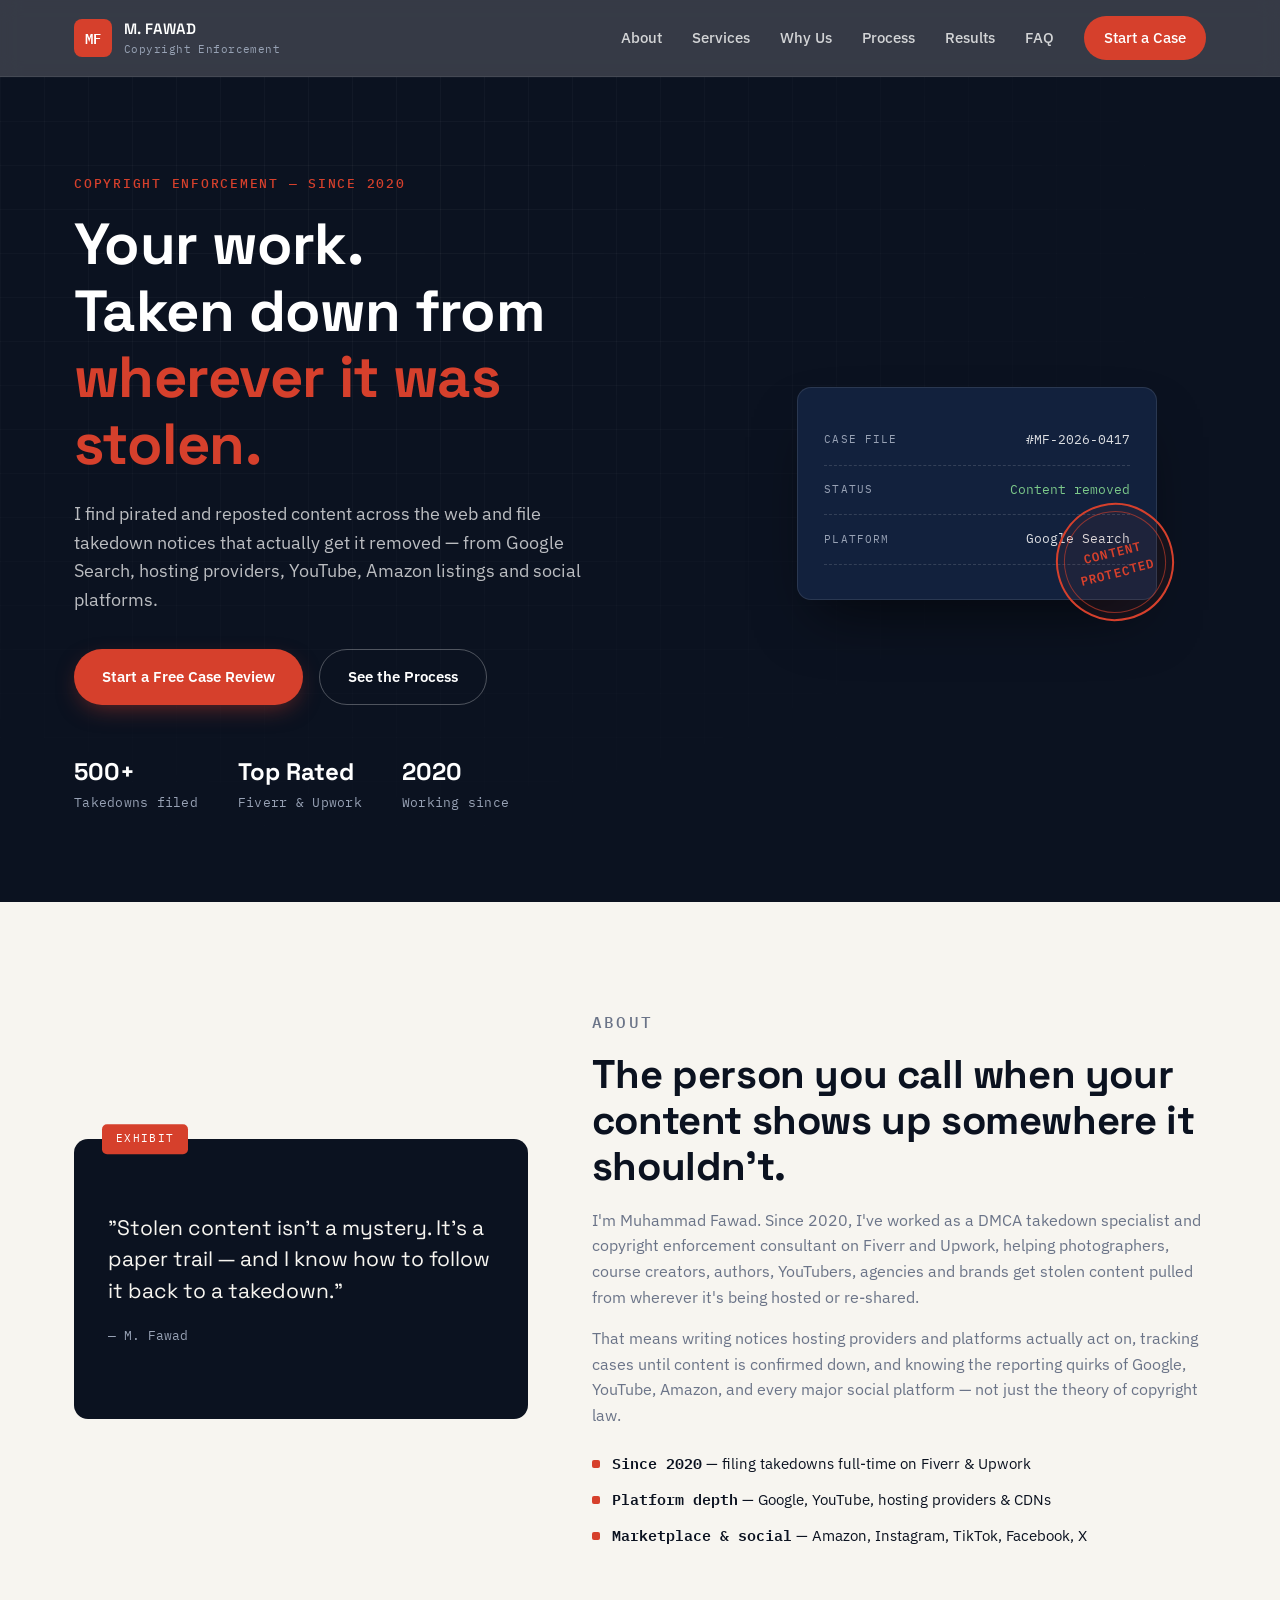
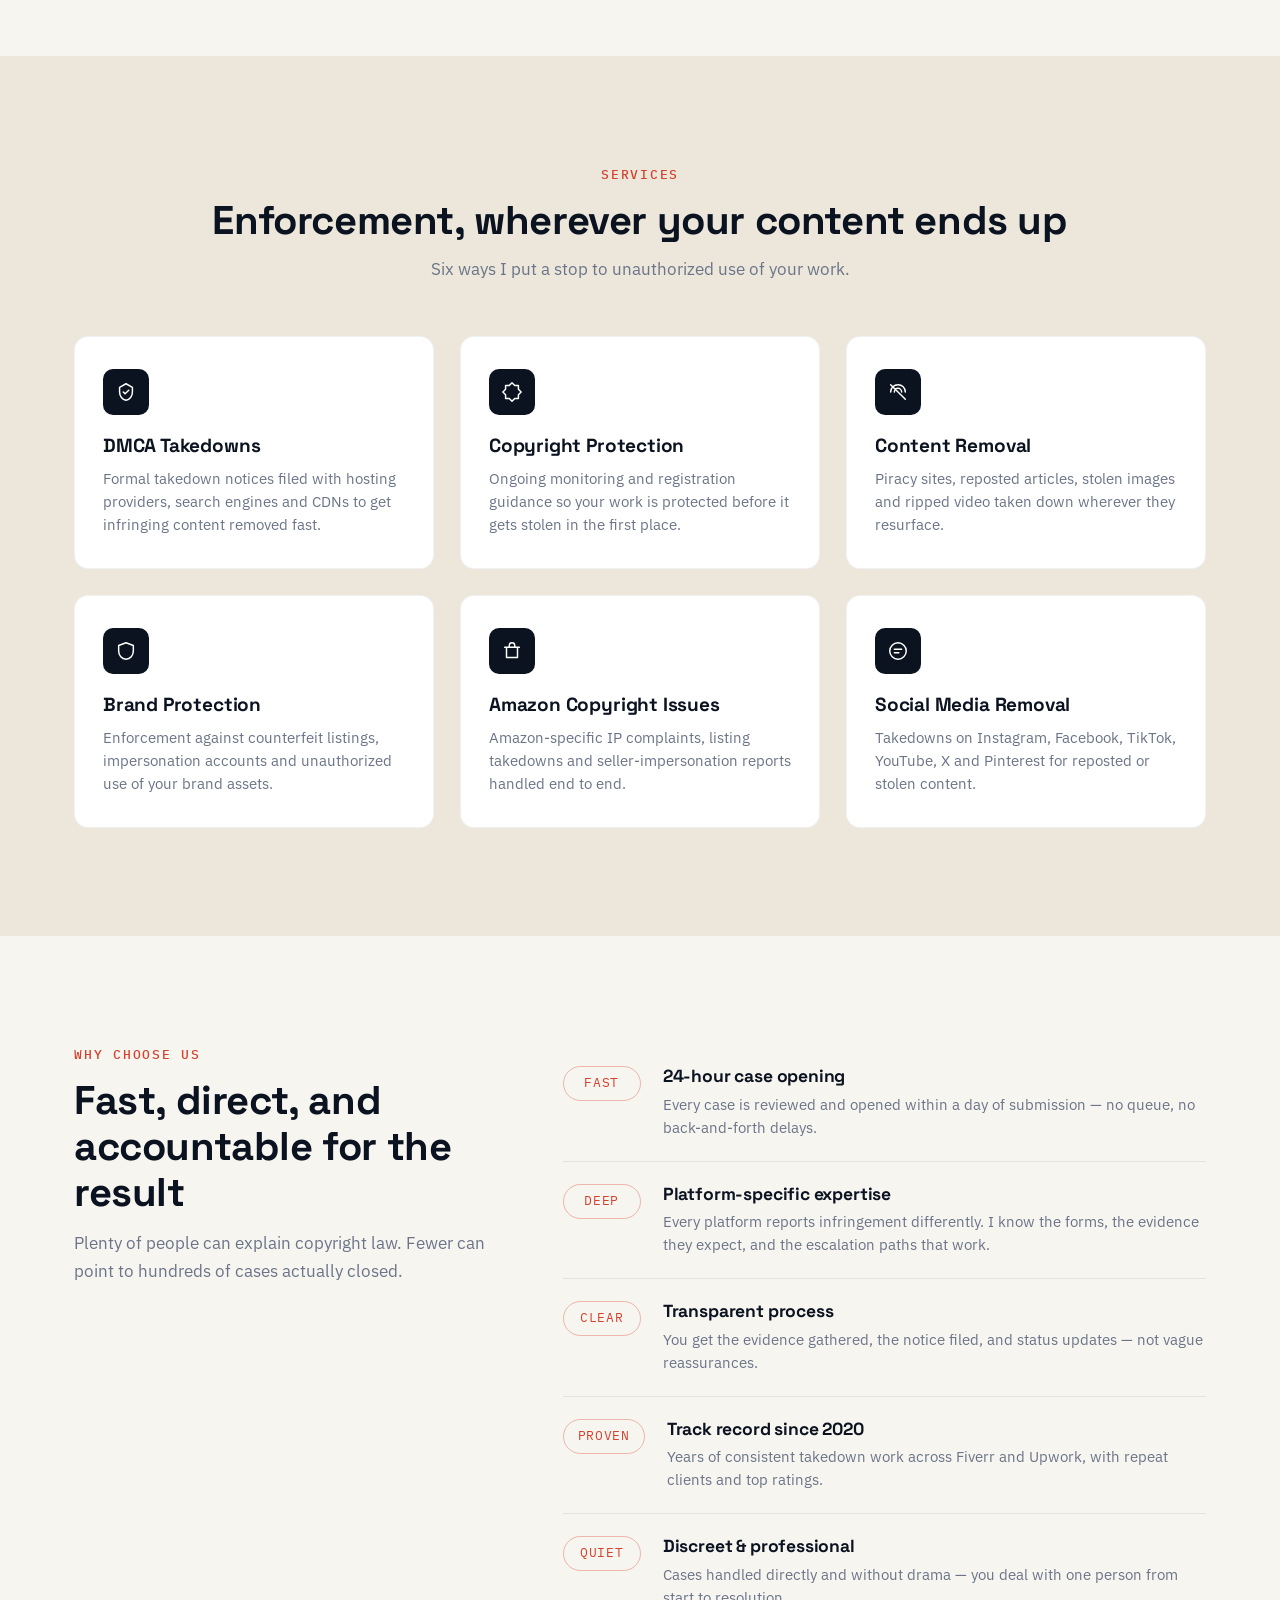
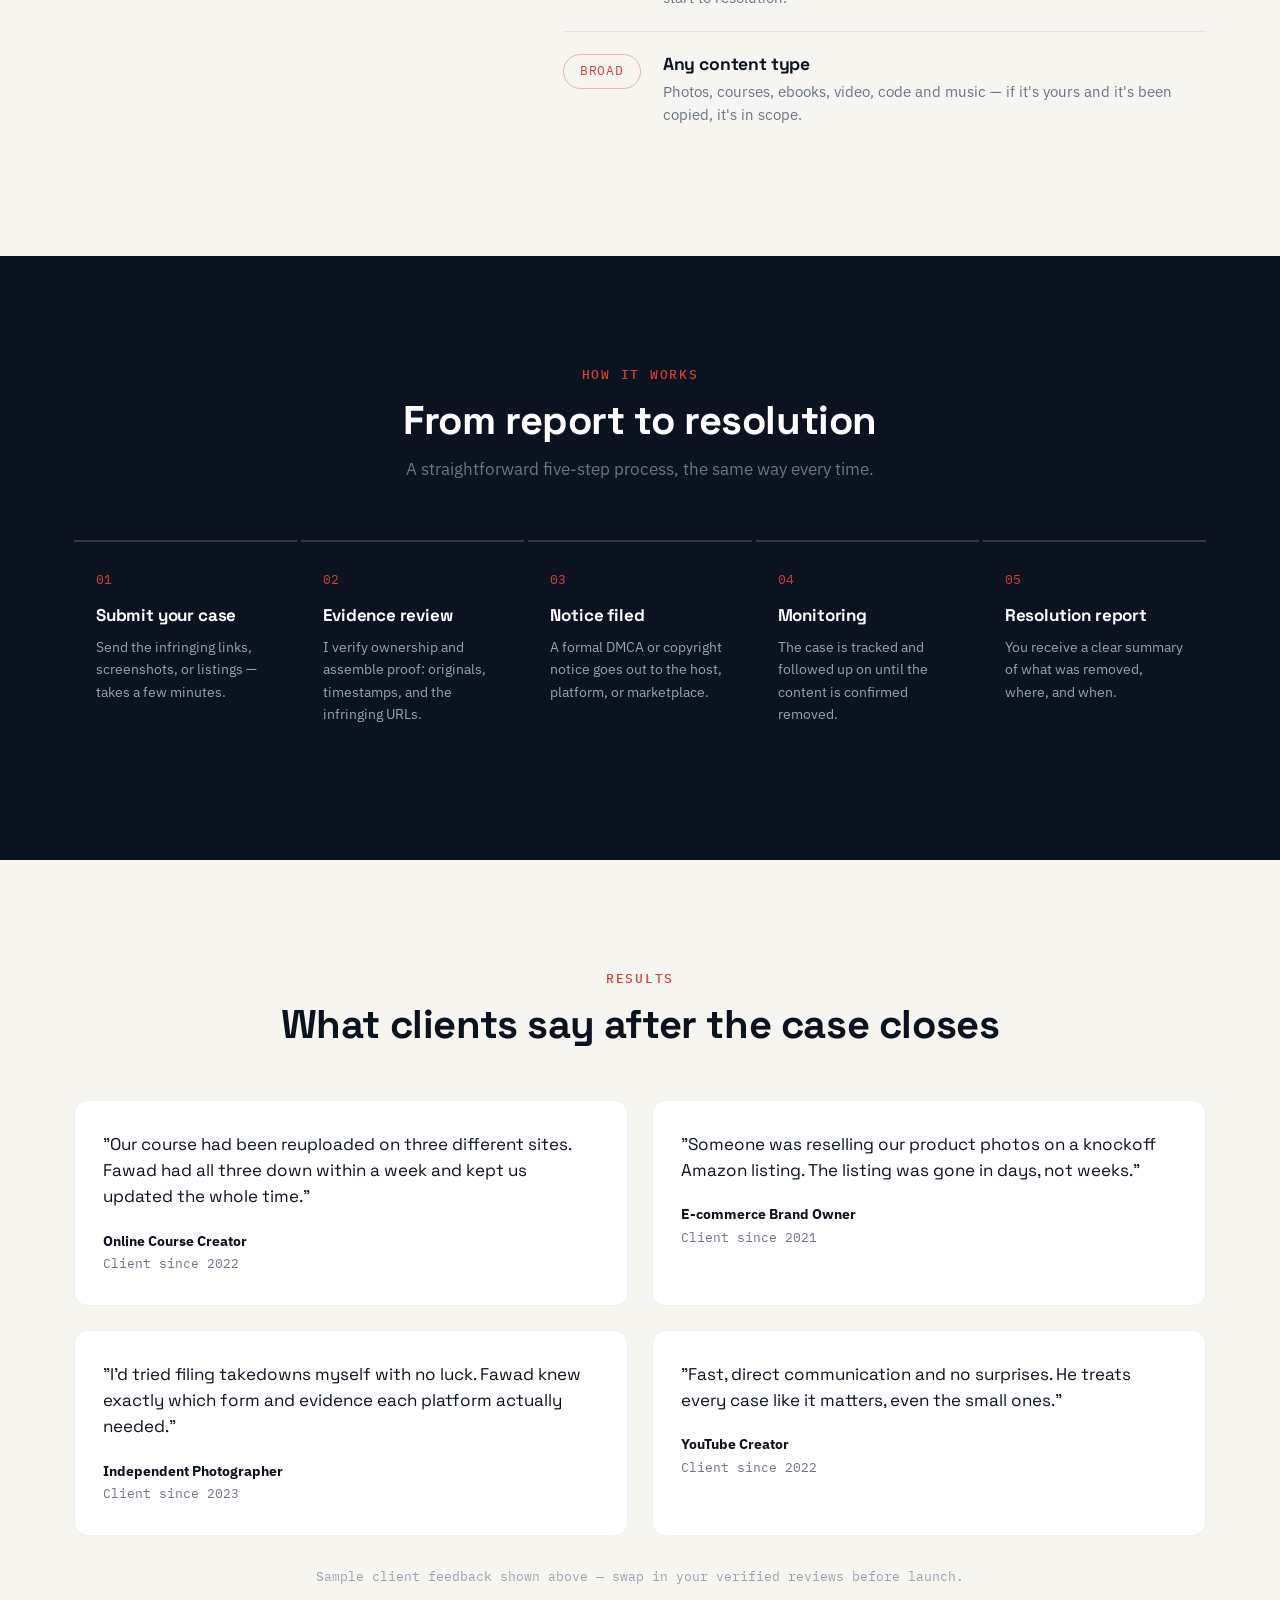
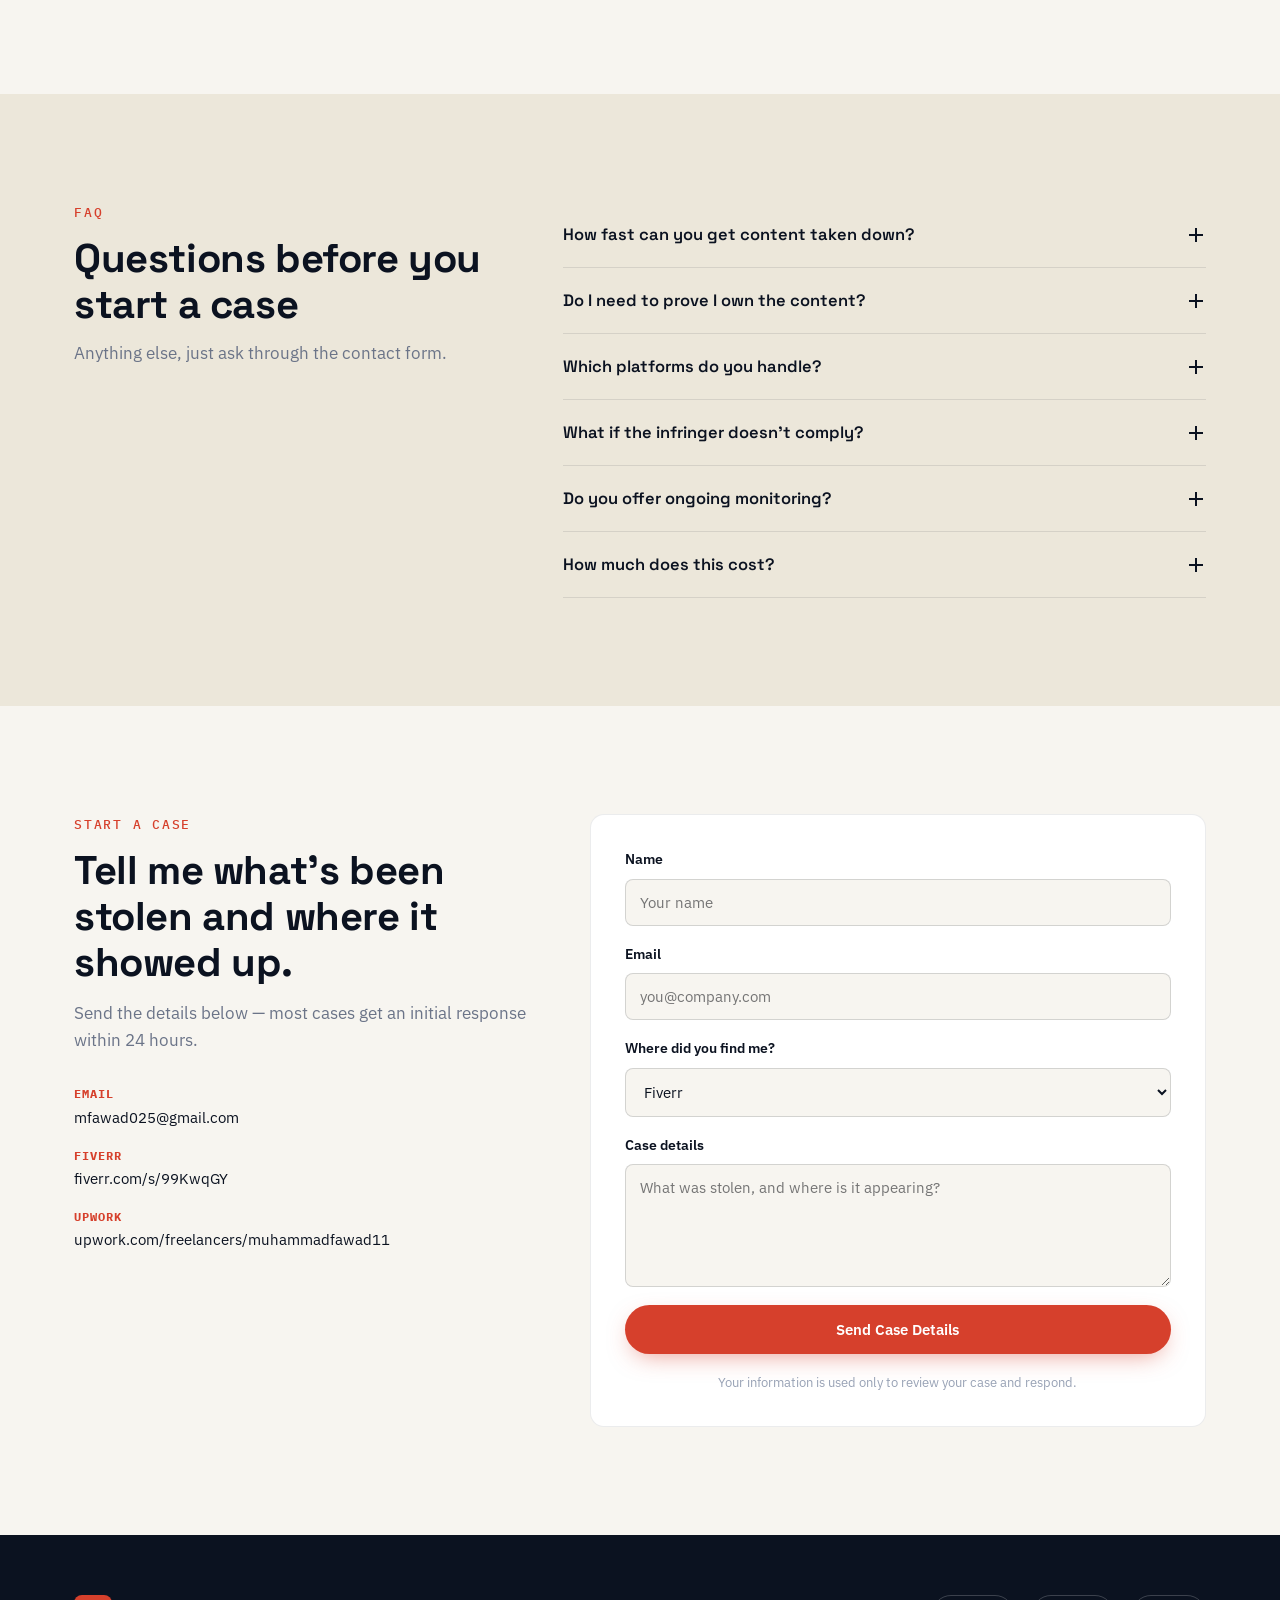
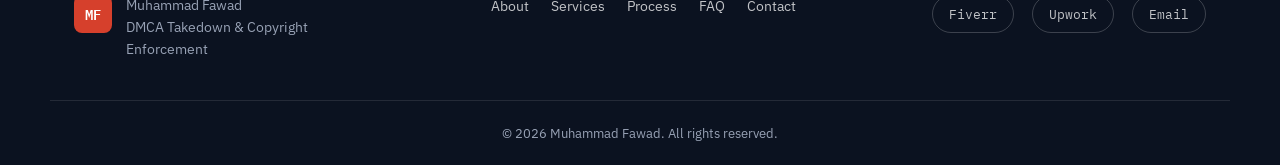
==== index.html @ 6a8e898b "Rename index-1.html to index.html" ====
<!DOCTYPE html>
<html lang="en">
<head>
<meta charset="UTF-8">
<meta name="viewport" content="width=device-width, initial-scale=1.0">
<title>Muhammad Fawad — DMCA Takedown & Copyright Enforcement</title>
<meta name="description" content="DMCA takedown and copyright enforcement services since 2020. Content removal, brand protection, Amazon copyright issues and social media takedowns handled fast.">
<meta name="keywords" content="DMCA takedown, copyright enforcement, content removal, brand protection, Amazon copyright, social media takedown">
<meta name="author" content="Muhammad Fawad">

<meta property="og:title" content="Muhammad Fawad — DMCA Takedown & Copyright Enforcement">
<meta property="og:description" content="Stolen content, removed. DMCA takedowns and copyright enforcement since 2020.">
<meta property="og:type" content="website">

<link rel="preconnect" href="https://fonts.googleapis.com">
<link rel="preconnect" href="https://fonts.gstatic.com" crossorigin>
<link href="https://fonts.googleapis.com/css2?family=Space+Grotesk:wght@500;600;700&family=IBM+Plex+Sans:wght@400;500;600;700&family=IBM+Plex+Mono:wght@400;500&display=swap" rel="stylesheet">

<link rel="stylesheet" href="css/style.css">
</head>
<body>

<!-- ============ NAV ============ -->
<header class="site-header" id="header">
  <div class="container header-inner">
    <a href="#hero" class="logo">
      <span class="logo-mark">MF</span>
      <span class="logo-text">M. FAWAD<em>Copyright Enforcement</em></span>
    </a>

    <nav class="main-nav" id="main-nav">
      <a href="#about">About</a>
      <a href="#services">Services</a>
      <a href="#why">Why Us</a>
      <a href="#process">Process</a>
      <a href="#testimonials">Results</a>
      <a href="#faq">FAQ</a>
      <a href="#contact" class="nav-cta">Start a Case</a>
    </nav>

    <button class="nav-toggle" id="nav-toggle" aria-label="Toggle menu" aria-expanded="false">
      <span></span><span></span><span></span>
    </button>
  </div>
</header>

<!-- ============ HERO ============ -->
<section class="hero" id="hero">
  <div class="hero-grid"></div>
  <div class="container hero-inner">
    <div class="hero-copy">
      <p class="eyebrow">Copyright Enforcement — Since 2020</p>
      <h1>Your work.<br>Taken down from<br><span class="hero-highlight">wherever it was stolen.</span></h1>
      <p class="hero-sub">I find pirated and reposted content across the web and file takedown notices that actually get it removed — from Google Search, hosting providers, YouTube, Amazon listings and social platforms.</p>
      <div class="hero-actions">
        <a href="#contact" class="btn btn-primary">Start a Free Case Review</a>
        <a href="#process" class="btn btn-ghost">See the Process</a>
      </div>
      <dl class="hero-stats">
        <div><dt>500+</dt><dd>Takedowns filed</dd></div>
        <div><dt>Top Rated</dt><dd>Fiverr &amp; Upwork</dd></div>
        <div><dt>2020</dt><dd>Working since</dd></div>
      </dl>
    </div>

    <div class="hero-visual" aria-hidden="true">
      <div class="case-card">
        <div class="case-card-row">
          <span class="case-label">CASE FILE</span>
          <span class="case-mono">#MF-2026-0417</span>
        </div>
        <div class="case-card-row">
          <span class="case-label">STATUS</span>
          <span class="case-status">Content removed</span>
        </div>
        <div class="case-card-row">
          <span class="case-label">PLATFORM</span>
          <span class="case-mono">Google Search</span>
        </div>
        <div class="stamp">
          <span>Content<br>Protected</span>
        </div>
      </div>
    </div>
  </div>
</section>

<!-- ============ ABOUT ============ -->
<section class="about" id="about">
  <div class="container about-grid">
    <div class="about-media" aria-hidden="true">
      <div class="dossier">
        <span class="dossier-tab">EXHIBIT</span>
        <p class="dossier-line">"Stolen content isn't a mystery. It's a paper trail — and I know how to follow it back to a takedown."</p>
        <span class="dossier-sign">— M. Fawad</span>
      </div>
    </div>
    <div class="about-copy">
      <p class="eyebrow">About</p>
      <h2>The person you call when your content shows up somewhere it shouldn't.</h2>
      <p>I'm Muhammad Fawad. Since 2020, I've worked as a DMCA takedown specialist and copyright enforcement consultant on Fiverr and Upwork, helping photographers, course creators, authors, YouTubers, agencies and brands get stolen content pulled from wherever it's being hosted or re-shared.</p>
      <p>That means writing notices hosting providers and platforms actually act on, tracking cases until content is confirmed down, and knowing the reporting quirks of Google, YouTube, Amazon, and every major social platform — not just the theory of copyright law.</p>
      <ul class="about-facts">
        <li><strong>Since 2020</strong> — filing takedowns full-time on Fiverr &amp; Upwork</li>
        <li><strong>Platform depth</strong> — Google, YouTube, hosting providers &amp; CDNs</li>
        <li><strong>Marketplace &amp; social</strong> — Amazon, Instagram, TikTok, Facebook, X</li>
      </ul>
    </div>
  </div>
</section>

<!-- ============ SERVICES ============ -->
<section class="services" id="services">
  <div class="container">
    <p class="eyebrow center">Services</p>
    <h2 class="center">Enforcement, wherever your content ends up</h2>
    <p class="section-sub center">Six ways I put a stop to unauthorized use of your work.</p>

    <div class="service-grid">

      <article class="service-card">
        <div class="service-icon">
          <svg viewBox="0 0 24 24" fill="none"><path d="M9 12l2 2 4-4M12 3l7 4v5c0 4.5-3 8.5-7 9-4-.5-7-4.5-7-9V7l7-4z" stroke="currentColor" stroke-width="1.6" stroke-linecap="round" stroke-linejoin="round"/></svg>
        </div>
        <h3>DMCA Takedowns</h3>
        <p>Formal takedown notices filed with hosting providers, search engines and CDNs to get infringing content removed fast.</p>
        <span class="service-stamp">Removed</span>
      </article>

      <article class="service-card">
        <div class="service-icon">
          <svg viewBox="0 0 24 24" fill="none"><path d="M12 2l3 3h4v4l3 3-3 3v4h-4l-3 3-3-3H5v-4l-3-3 3-3V5h4l3-3z" stroke="currentColor" stroke-width="1.6" stroke-linejoin="round"/></svg>
        </div>
        <h3>Copyright Protection</h3>
        <p>Ongoing monitoring and registration guidance so your work is protected before it gets stolen in the first place.</p>
        <span class="service-stamp">Removed</span>
      </article>

      <article class="service-card">
        <div class="service-icon">
          <svg viewBox="0 0 24 24" fill="none"><path d="M4 4l16 16M4 12a8 8 0 0116 0M8 12a4 4 0 018 0" stroke="currentColor" stroke-width="1.6" stroke-linecap="round"/></svg>
        </div>
        <h3>Content Removal</h3>
        <p>Piracy sites, reposted articles, stolen images and ripped video taken down wherever they resurface.</p>
        <span class="service-stamp">Removed</span>
      </article>

      <article class="service-card">
        <div class="service-icon">
          <svg viewBox="0 0 24 24" fill="none"><path d="M12 3l8 3v6c0 4.97-3.4 8.94-8 9-4.6-.06-8-4.03-8-9V6l8-3z" stroke="currentColor" stroke-width="1.6" stroke-linejoin="round"/></svg>
        </div>
        <h3>Brand Protection</h3>
        <p>Enforcement against counterfeit listings, impersonation accounts and unauthorized use of your brand assets.</p>
        <span class="service-stamp">Removed</span>
      </article>

      <article class="service-card">
        <div class="service-icon">
          <svg viewBox="0 0 24 24" fill="none"><path d="M4 8h16M6 8v11h12V8M9 8V6a3 3 0 016 0v2" stroke="currentColor" stroke-width="1.6" stroke-linecap="round" stroke-linejoin="round"/></svg>
        </div>
        <h3>Amazon Copyright Issues</h3>
        <p>Amazon-specific IP complaints, listing takedowns and seller-impersonation reports handled end to end.</p>
        <span class="service-stamp">Removed</span>
      </article>

      <article class="service-card">
        <div class="service-icon">
          <svg viewBox="0 0 24 24" fill="none"><circle cx="12" cy="12" r="9" stroke="currentColor" stroke-width="1.6"/><path d="M8 10h8M8 14h5" stroke="currentColor" stroke-width="1.6" stroke-linecap="round"/></svg>
        </div>
        <h3>Social Media Removal</h3>
        <p>Takedowns on Instagram, Facebook, TikTok, YouTube, X and Pinterest for reposted or stolen content.</p>
        <span class="service-stamp">Removed</span>
      </article>

    </div>
  </div>
</section>

<!-- ============ WHY CHOOSE US ============ -->
<section class="why" id="why">
  <div class="container why-grid">
    <div class="why-copy">
      <p class="eyebrow">Why Choose Us</p>
      <h2>Fast, direct, and accountable for the result</h2>
      <p class="section-sub">Plenty of people can explain copyright law. Fewer can point to hundreds of cases actually closed.</p>
    </div>

    <div class="why-list">
      <div class="why-item">
        <span class="why-num">Fast</span>
        <div><h3>24-hour case opening</h3><p>Every case is reviewed and opened within a day of submission — no queue, no back-and-forth delays.</p></div>
      </div>
      <div class="why-item">
        <span class="why-num">Deep</span>
        <div><h3>Platform-specific expertise</h3><p>Every platform reports infringement differently. I know the forms, the evidence they expect, and the escalation paths that work.</p></div>
      </div>
      <div class="why-item">
        <span class="why-num">Clear</span>
        <div><h3>Transparent process</h3><p>You get the evidence gathered, the notice filed, and status updates — not vague reassurances.</p></div>
      </div>
      <div class="why-item">
        <span class="why-num">Proven</span>
        <div><h3>Track record since 2020</h3><p>Years of consistent takedown work across Fiverr and Upwork, with repeat clients and top ratings.</p></div>
      </div>
      <div class="why-item">
        <span class="why-num">Quiet</span>
        <div><h3>Discreet &amp; professional</h3><p>Cases handled directly and without drama — you deal with one person from start to resolution.</p></div>
      </div>
      <div class="why-item">
        <span class="why-num">Broad</span>
        <div><h3>Any content type</h3><p>Photos, courses, ebooks, video, code and music — if it's yours and it's been copied, it's in scope.</p></div>
      </div>
    </div>
  </div>
</section>

<!-- ============ PROCESS ============ -->
<section class="process" id="process">
  <div class="container">
    <p class="eyebrow center">How It Works</p>
    <h2 class="center">From report to resolution</h2>
    <p class="section-sub center">A straightforward five-step process, the same way every time.</p>

    <ol class="process-list">
      <li class="process-step">
        <span class="process-index">01</span>
        <h3>Submit your case</h3>
        <p>Send the infringing links, screenshots, or listings — takes a few minutes.</p>
      </li>
      <li class="process-step">
        <span class="process-index">02</span>
        <h3>Evidence review</h3>
        <p>I verify ownership and assemble proof: originals, timestamps, and the infringing URLs.</p>
      </li>
      <li class="process-step">
        <span class="process-index">03</span>
        <h3>Notice filed</h3>
        <p>A formal DMCA or copyright notice goes out to the host, platform, or marketplace.</p>
      </li>
      <li class="process-step">
        <span class="process-index">04</span>
        <h3>Monitoring</h3>
        <p>The case is tracked and followed up on until the content is confirmed removed.</p>
      </li>
      <li class="process-step">
        <span class="process-index">05</span>
        <h3>Resolution report</h3>
        <p>You receive a clear summary of what was removed, where, and when.</p>
      </li>
    </ol>
  </div>
</section>

<!-- ============ TESTIMONIALS ============ -->
<section class="testimonials" id="testimonials">
  <div class="container">
    <p class="eyebrow center">Results</p>
    <h2 class="center">What clients say after the case closes</h2>

    <div class="testimonial-grid">
      <blockquote class="testimonial-card">
        <p>"Our course had been reuploaded on three different sites. Fawad had all three down within a week and kept us updated the whole time."</p>
        <footer><strong>Online Course Creator</strong><span>Client since 2022</span></footer>
      </blockquote>
      <blockquote class="testimonial-card">
        <p>"Someone was reselling our product photos on a knockoff Amazon listing. The listing was gone in days, not weeks."</p>
        <footer><strong>E-commerce Brand Owner</strong><span>Client since 2021</span></footer>
      </blockquote>
      <blockquote class="testimonial-card">
        <p>"I'd tried filing takedowns myself with no luck. Fawad knew exactly which form and evidence each platform actually needed."</p>
        <footer><strong>Independent Photographer</strong><span>Client since 2023</span></footer>
      </blockquote>
      <blockquote class="testimonial-card">
        <p>"Fast, direct communication and no surprises. He treats every case like it matters, even the small ones."</p>
        <footer><strong>YouTube Creator</strong><span>Client since 2022</span></footer>
      </blockquote>
    </div>
    <p class="testimonial-note">Sample client feedback shown above — swap in your verified reviews before launch.</p>
  </div>
</section>

<!-- ============ FAQ ============ -->
<section class="faq" id="faq">
  <div class="container faq-grid">
    <div class="faq-intro">
      <p class="eyebrow">FAQ</p>
      <h2>Questions before you start a case</h2>
      <p class="section-sub">Anything else, just ask through the contact form.</p>
    </div>

    <div class="faq-list">
      <div class="faq-item">
        <button class="faq-question" aria-expanded="false">
          How fast can you get content taken down?
          <span class="faq-icon"></span>
        </button>
        <div class="faq-answer"><p>Most cases are opened within 24 hours of submission. Actual removal timing depends on the platform — some act within days, others take longer, and I follow up until it's resolved.</p></div>
      </div>
      <div class="faq-item">
        <button class="faq-question" aria-expanded="false">
          Do I need to prove I own the content?
          <span class="faq-icon"></span>
        </button>
        <div class="faq-answer"><p>Yes — a DMCA notice requires a good-faith ownership claim. I'll tell you exactly what proof works best for your situation, whether that's original files, timestamps, or publication records.</p></div>
      </div>
      <div class="faq-item">
        <button class="faq-question" aria-expanded="false">
          Which platforms do you handle?
          <span class="faq-icon"></span>
        </button>
        <div class="faq-answer"><p>Google Search, YouTube, hosting providers and CDNs, Amazon, and the major social platforms including Instagram, Facebook, TikTok, X and Pinterest.</p></div>
      </div>
      <div class="faq-item">
        <button class="faq-question" aria-expanded="false">
          What if the infringer doesn't comply?
          <span class="faq-icon"></span>
        </button>
        <div class="faq-answer"><p>Most cases are resolved directly with the host or platform, not the infringer. If a notice is ignored, I escalate through re-filing, counter-platform reports, or an additional notice to the domain registrar or CDN.</p></div>
      </div>
      <div class="faq-item">
        <button class="faq-question" aria-expanded="false">
          Do you offer ongoing monitoring?
          <span class="faq-icon"></span>
        </button>
        <div class="faq-answer"><p>Yes. For clients who publish regularly, I can monitor for new instances of stolen content and file takedowns as they appear, rather than one case at a time.</p></div>
      </div>
      <div class="faq-item">
        <button class="faq-question" aria-expanded="false">
          How much does this cost?
          <span class="faq-icon"></span>
        </button>
        <div class="faq-answer"><p>Pricing depends on case volume and whether it's a one-off takedown or ongoing monitoring. Send the details through the contact form and you'll get a clear quote.</p></div>
      </div>
    </div>
  </div>
</section>

<!-- ============ CONTACT ============ -->
<section class="contact" id="contact">
  <div class="container contact-grid">
    <div class="contact-copy">
      <p class="eyebrow">Start a Case</p>
      <h2>Tell me what's been stolen and where it showed up.</h2>
      <p class="section-sub">Send the details below — most cases get an initial response within 24 hours.</p>

      <ul class="contact-info">
        <li><strong>Email</strong><span>mfawad025@gmail.com</span></li>
        <li><strong>Fiverr</strong><span><a href="https://www.fiverr.com/s/99KwqGY" target="_blank" rel="noopener">fiverr.com/s/99KwqGY</a></span></li>
        <li><strong>Upwork</strong><span><a href="https://www.upwork.com/freelancers/muhammadfawad11" target="_blank" rel="noopener">upwork.com/freelancers/muhammadfawad11</a></span></li>
      </ul>
    </div>

    <form class="contact-form" id="contact-form" action="https://formsubmit.co/mfawad025@gmail.com" method="POST">
      <input type="hidden" name="_subject" value="New DMCA case inquiry">
      <input type="hidden" name="_captcha" value="false">
      <input type="hidden" name="_template" value="table">

      <label>
        Name
        <input type="text" name="name" required placeholder="Your name">
      </label>
      <label>
        Email
        <input type="email" name="email" required placeholder="you@company.com">
      </label>
      <label>
        Where did you find me?
        <select name="platform">
          <option>Fiverr</option>
          <option>Upwork</option>
          <option>Website / Search</option>
          <option>Referral</option>
          <option>Other</option>
        </select>
      </label>
      <label>
        Case details
        <textarea name="message" rows="5" required placeholder="What was stolen, and where is it appearing?"></textarea>
      </label>
      <button type="submit" class="btn btn-primary btn-block">Send Case Details</button>
      <p class="form-note">Your information is used only to review your case and respond.</p>
    </form>
  </div>
</section>

<!-- ============ FOOTER ============ -->
<footer class="site-footer">
  <div class="container footer-inner">
    <div class="footer-brand">
      <span class="logo-mark">MF</span>
      <p>Muhammad Fawad<br>DMCA Takedown &amp; Copyright Enforcement</p>
    </div>

    <nav class="footer-links">
      <a href="#about">About</a>
      <a href="#services">Services</a>
      <a href="#process">Process</a>
      <a href="#faq">FAQ</a>
      <a href="#contact">Contact</a>
    </nav>

    <div class="footer-social">
      <a href="https://www.fiverr.com/s/99KwqGY" aria-label="Fiverr" target="_blank" rel="noopener">Fiverr</a>
      <a href="https://www.upwork.com/freelancers/muhammadfawad11" aria-label="Upwork" target="_blank" rel="noopener">Upwork</a>
      <a href="mailto:mfawad025@gmail.com" aria-label="Email">Email</a>
    </div>
  </div>
  <div class="container footer-bottom">
    <p>&copy; <span id="year"></span> Muhammad Fawad. All rights reserved.</p>
  </div>
</footer>

<script src="js/script.js"></script>
</body>
</html>
---- css/style.css ----
/* ==========================================================================
   TOKENS
   ========================================================================== */
:root{
  --ink: #0B1220;
  --ink-soft: #101C33;
  --panel: #12213D;
  --paper: #F7F5F0;
  --paper-dim: #ECE7DA;
  --red: #D6402C;
  --red-dark: #A9301F;
  --steel: #4C7EB0;
  --slate: #6B7488;
  --slate-light: #98A2B5;
  --white: #FFFFFF;

  --font-display: 'Space Grotesk', sans-serif;
  --font-body: 'IBM Plex Sans', sans-serif;
  --font-mono: 'IBM Plex Mono', monospace;

  --radius: 14px;
  --radius-sm: 8px;
  --container: 1180px;
  --ease: cubic-bezier(.2,.7,.2,1);
}

/* ==========================================================================
   RESET
   ========================================================================== */
*, *::before, *::after{ box-sizing: border-box; }
html{ scroll-behavior: smooth; }
body{
  margin:0;
  font-family: var(--font-body);
  background: var(--paper);
  color: var(--ink);
  -webkit-font-smoothing: antialiased;
  line-height: 1.6;
}
img{ max-width:100%; display:block; }
a{ color:inherit; text-decoration:none; }
ul, ol{ margin:0; padding:0; list-style:none; }
button{ font-family:inherit; cursor:pointer; border:none; background:none; }
h1,h2,h3,h4{ font-family: var(--font-display); margin:0; line-height:1.15; letter-spacing:-0.01em; }
p{ margin:0; }
.container{ max-width: var(--container); margin:0 auto; padding:0 24px; }

@media (prefers-reduced-motion: reduce){
  html{ scroll-behavior:auto; }
  *, *::before, *::after{ animation-duration:0.001ms !important; animation-iteration-count:1 !important; transition-duration:0.001ms !important; }
}

/* ==========================================================================
   SHARED TYPE / UTILITY
   ========================================================================== */
.eyebrow{
  font-family: var(--font-mono);
  font-size: 12.5px;
  letter-spacing: 0.14em;
  text-transform: uppercase;
  color: var(--red);
  margin: 0 0 14px;
  font-weight: 500;
}
.eyebrow.center{ text-align:center; }
h2{ font-size: clamp(28px, 3.4vw, 40px); }
.center{ text-align:center; }
.section-sub{
  color: var(--slate);
  font-size: 17px;
  max-width: 560px;
  margin-top: 12px;
}
.center + .section-sub{ margin-left:auto; margin-right:auto; }

section{ padding: 108px 0; }
@media (max-width: 640px){ section{ padding: 72px 0; } }

.btn{
  display:inline-flex;
  align-items:center;
  justify-content:center;
  padding: 15px 28px;
  border-radius: 999px;
  font-weight: 600;
  font-size: 15px;
  transition: transform .25s var(--ease), box-shadow .25s var(--ease), background .25s var(--ease);
}
.btn-primary{
  background: var(--red);
  color: var(--white);
  box-shadow: 0 8px 24px -8px rgba(214,64,44,.55);
}
.btn-primary:hover{ transform: translateY(-2px); box-shadow: 0 12px 28px -8px rgba(214,64,44,.65); background: var(--red-dark); }
.btn-ghost{
  background: transparent;
  color: var(--white);
  border: 1px solid rgba(255,255,255,.28);
}
.btn-ghost:hover{ border-color: rgba(255,255,255,.6); transform: translateY(-2px); }
.btn-block{ width:100%; }

/* ==========================================================================
   HEADER / NAV
   ========================================================================== */
.site-header{
  position: sticky;
  top:0;
  z-index: 100;
  background: rgba(11,18,32,.82);
  backdrop-filter: blur(10px);
  border-bottom: 1px solid rgba(255,255,255,.08);
}
.header-inner{
  display:flex;
  align-items:center;
  justify-content:space-between;
  height: 76px;
}
.logo{ display:flex; align-items:center; gap:12px; }
.logo-mark{
  width:38px; height:38px;
  display:flex; align-items:center; justify-content:center;
  background: var(--red);
  color:var(--white);
  font-family: var(--font-mono);
  font-weight:600;
  border-radius: 8px;
  font-size:14px;
  flex-shrink:0;
}
.logo-text{
  display:flex; flex-direction:column;
  color: var(--white);
  font-family: var(--font-display);
  font-weight:600;
  font-size:15px;
  letter-spacing: .01em;
}
.logo-text em{
  font-style:normal;
  font-family: var(--font-mono);
  font-size:11px;
  color: var(--slate-light);
  font-weight:400;
  letter-spacing:.04em;
}
.main-nav{ display:flex; align-items:center; gap:30px; }
.main-nav a{
  color: rgba(255,255,255,.78);
  font-size: 14.5px;
  font-weight:500;
  transition: color .2s var(--ease);
}
.main-nav a:hover{ color: var(--white); }
.main-nav a.nav-cta{
  background: var(--red);
  color: var(--white);
  padding: 10px 20px;
  border-radius: 999px;
}
.main-nav a.nav-cta:hover{ background: var(--red-dark); }

.nav-toggle{ display:none; flex-direction:column; gap:5px; width:28px; }
.nav-toggle span{ height:2px; background:var(--white); border-radius:2px; transition: all .25s var(--ease); }

@media (max-width: 900px){
  .main-nav{
    position:absolute; top:76px; left:0; right:0;
    background: var(--ink);
    flex-direction:column;
    align-items:stretch;
    padding: 10px 24px 26px;
    gap: 4px;
    display:none;
    border-bottom: 1px solid rgba(255,255,255,.08);
  }
  .main-nav.open{ display:flex; }
  .main-nav a{ padding: 12px 0; border-bottom: 1px solid rgba(255,255,255,.06); }
  .main-nav a.nav-cta{ text-align:center; margin-top:10px; }
  .nav-toggle{ display:flex; }
}

/* ==========================================================================
   HERO
   ========================================================================== */
.hero{
  position:relative;
  background: var(--ink);
  color: var(--white);
  overflow:hidden;
  padding: 96px 0 88px;
}
.hero-grid{
  position:absolute; inset:0;
  background-image:
    linear-gradient(rgba(255,255,255,.04) 1px, transparent 1px),
    linear-gradient(90deg, rgba(255,255,255,.04) 1px, transparent 1px);
  background-size: 44px 44px;
  mask-image: radial-gradient(ellipse at 30% 20%, black 0%, transparent 70%);
  pointer-events:none;
}
.hero-inner{
  position:relative;
  display:grid;
  grid-template-columns: 1.15fr 0.85fr;
  gap: 56px;
  align-items:center;
}
.hero-copy h1{
  font-size: clamp(36px, 5.2vw, 58px);
  color: var(--white);
  margin: 18px 0 22px;
}
.hero-highlight{ color: var(--red); }
.hero-sub{
  color: rgba(255,255,255,.72);
  font-size: 18px;
  max-width: 520px;
  margin-bottom: 34px;
}
.hero-actions{ display:flex; gap:16px; flex-wrap:wrap; margin-bottom: 48px; }
.hero-stats{ display:flex; gap: 40px; margin:0; }
.hero-stats dt{
  font-family: var(--font-display);
  font-size: 24px;
  font-weight:700;
  color: var(--white);
}
.hero-stats dd{
  margin:2px 0 0;
  font-size: 13px;
  color: var(--slate-light);
  font-family: var(--font-mono);
  letter-spacing: .02em;
}

.hero-visual{ position:relative; display:flex; justify-content:center; }
.case-card{
  position:relative;
  width: 100%;
  max-width: 360px;
  background: var(--panel);
  border: 1px solid rgba(255,255,255,.1);
  border-radius: var(--radius);
  padding: 28px 26px 34px;
  box-shadow: 0 30px 60px -20px rgba(0,0,0,.6);
  animation: floatCard 6s ease-in-out infinite;
}
@keyframes floatCard{
  0%, 100%{ transform: translateY(0); }
  50%{ transform: translateY(-10px); }
}
.case-card-row{
  display:flex; justify-content:space-between; align-items:center;
  padding: 14px 0;
  border-bottom: 1px dashed rgba(255,255,255,.14);
}
.case-card-row:last-of-type{ border-bottom:none; }
.case-label{
  font-family: var(--font-mono);
  font-size: 11px;
  letter-spacing: .1em;
  color: var(--slate-light);
}
.case-mono{ font-family: var(--font-mono); font-size: 13px; color: rgba(255,255,255,.85); }
.case-status{
  font-family: var(--font-mono);
  font-size: 13px;
  color: #7CC98A;
}
.stamp{
  position:absolute;
  bottom: -22px; right: -18px;
  width: 118px; height:118px;
  border-radius:50%;
  border: 2.5px solid var(--red);
  display:flex; align-items:center; justify-content:center;
  text-align:center;
  transform: rotate(-14deg);
  color: var(--red);
  font-family: var(--font-mono);
  font-size: 12.5px;
  font-weight:600;
  letter-spacing: .04em;
  text-transform:uppercase;
  background: rgba(214,64,44,.06);
  animation: stampIn .5s var(--ease) .4s backwards;
}
.stamp::before{
  content:"";
  position:absolute; inset:6px;
  border: 1px solid var(--red);
  border-radius:50%;
  opacity:.6;
}
@keyframes stampIn{
  0%{ transform: rotate(-14deg) scale(1.6); opacity:0; }
  100%{ transform: rotate(-14deg) scale(1); opacity:1; }
}

@media (max-width: 900px){
  .hero-inner{ grid-template-columns: 1fr; }
  .hero-visual{ order:-1; margin-bottom:8px; }
  .case-card{ max-width: 320px; }
}
@media (max-width: 520px){
  .hero-stats{ gap:24px; flex-wrap:wrap; }
}

/* ==========================================================================
   ABOUT
   ========================================================================== */
.about-grid{
  display:grid;
  grid-template-columns: 0.85fr 1.15fr;
  gap: 64px;
  align-items:center;
}
.dossier{
  position:relative;
  background: var(--ink);
  color: var(--white);
  border-radius: var(--radius);
  padding: 40px 34px;
  min-height: 280px;
  display:flex;
  flex-direction:column;
  justify-content:center;
  gap: 20px;
}
.dossier-tab{
  position:absolute;
  top:0; left:28px;
  transform: translateY(-50%);
  background: var(--red);
  color: var(--white);
  font-family: var(--font-mono);
  font-size: 11px;
  letter-spacing: .12em;
  padding: 6px 14px;
  border-radius: 5px;
}
.dossier-line{
  font-family: var(--font-display);
  font-size: 21px;
  line-height:1.5;
  color: var(--paper);
}
.dossier-sign{
  font-family: var(--font-mono);
  font-size: 13px;
  color: var(--slate-light);
}
.about-copy h2{ margin-bottom: 18px; }
.about-copy p{ color: var(--slate); font-size: 16px; margin-bottom:16px; }
.about-facts{ margin-top: 24px; display:flex; flex-direction:column; gap:12px; }
.about-facts li{
  font-size: 15px;
  color: var(--ink);
  padding-left: 20px;
  position:relative;
}
.about-facts li::before{
  content:"";
  position:absolute; left:0; top:8px;
  width:8px; height:8px;
  background: var(--red);
  border-radius:2px;
}
.about-facts strong{ font-family: var(--font-mono); font-weight:600; }

@media (max-width: 860px){
  .about-grid{ grid-template-columns:1fr; }
  .dossier{ order:2; }
}

/* ==========================================================================
   SERVICES
   ========================================================================== */
.services{ background: var(--paper-dim); }
.service-grid{
  margin-top: 52px;
  display:grid;
  grid-template-columns: repeat(3, 1fr);
  gap: 26px;
}
.service-card{
  position:relative;
  background: var(--white);
  border-radius: var(--radius);
  padding: 32px 28px;
  border: 1px solid rgba(11,18,32,.06);
  overflow:hidden;
  transition: transform .3s var(--ease), box-shadow .3s var(--ease);
}
.service-card:hover{
  transform: translateY(-6px);
  box-shadow: 0 24px 48px -24px rgba(11,18,32,.25);
}
.service-icon{
  width: 46px; height:46px;
  border-radius: 10px;
  background: var(--ink);
  color: var(--white);
  display:flex; align-items:center; justify-content:center;
  margin-bottom: 20px;
}
.service-icon svg{ width:22px; height:22px; }
.service-card h3{ font-size: 19px; margin-bottom:10px; }
.service-card p{ color: var(--slate); font-size: 14.5px; }
.service-stamp{
  position:absolute;
  top: 26px; right: -34px;
  width: 130px;
  text-align:center;
  transform: rotate(35deg);
  background: var(--red);
  color: var(--white);
  font-family: var(--font-mono);
  font-size: 10.5px;
  letter-spacing:.1em;
  text-transform:uppercase;
  padding: 4px 0;
  opacity:0;
  transition: opacity .3s var(--ease), top .3s var(--ease);
}
.service-card:hover .service-stamp{ opacity: 1; top: 22px; }

@media (max-width: 900px){ .service-grid{ grid-template-columns: repeat(2,1fr); } }
@media (max-width: 600px){ .service-grid{ grid-template-columns: 1fr; } }

/* ==========================================================================
   WHY CHOOSE US
   ========================================================================== */
.why-grid{
  display:grid;
  grid-template-columns: 0.8fr 1.2fr;
  gap: 60px;
}
.why-copy h2{ margin-bottom:14px; }
.why-list{ display:flex; flex-direction:column; }
.why-item{
  display:flex;
  gap: 22px;
  align-items:flex-start;
  padding: 22px 0;
  border-bottom: 1px solid rgba(11,18,32,.08);
}
.why-item:last-child{ border-bottom:none; }
.why-num{
  font-family: var(--font-mono);
  font-size: 13px;
  color: var(--red);
  border: 1px solid rgba(214,64,44,.35);
  border-radius: 999px;
  padding: 6px 14px;
  flex-shrink:0;
  text-transform:uppercase;
  letter-spacing:.05em;
  min-width: 78px;
  text-align:center;
}
.why-item h3{ font-size: 17.5px; margin-bottom:6px; }
.why-item p{ color: var(--slate); font-size: 14.5px; }

@media (max-width: 860px){
  .why-grid{ grid-template-columns:1fr; }
  .why-item{ flex-direction:column; gap:10px; }
}

/* ==========================================================================
   PROCESS
   ========================================================================== */
.process{ background: var(--ink); color: var(--white); }
.process h2, .process .eyebrow{ color: var(--white); }
.process .eyebrow{ color: var(--red); }
.process-list{
  margin-top: 56px;
  display:grid;
  grid-template-columns: repeat(5, 1fr);
  gap: 4px;
  counter-reset: step;
}
.process-step{
  position:relative;
  padding: 28px 22px 26px;
  border-top: 2px solid rgba(255,255,255,.16);
}
.process-step:hover{ border-top-color: var(--red); }
.process-index{
  display:block;
  font-family: var(--font-mono);
  font-size: 13px;
  color: var(--red);
  margin-bottom: 16px;
}
.process-step h3{ font-size: 17px; margin-bottom:10px; color:var(--white); }
.process-step p{ color: var(--slate-light); font-size: 14px; }

@media (max-width: 980px){
  .process-list{ grid-template-columns: repeat(2, 1fr); }
}
@media (max-width: 560px){
  .process-list{ grid-template-columns: 1fr; }
}

/* ==========================================================================
   TESTIMONIALS
   ========================================================================== */
.testimonial-grid{
  margin-top: 52px;
  display:grid;
  grid-template-columns: repeat(2, 1fr);
  gap: 24px;
}
.testimonial-card{
  margin:0;
  background: var(--white);
  border-radius: var(--radius);
  padding: 30px 28px;
  border: 1px solid rgba(11,18,32,.06);
}
.testimonial-card p{
  font-family: var(--font-display);
  font-size: 17px;
  line-height:1.55;
  color: var(--ink);
  margin-bottom: 20px;
}
.testimonial-card footer{ display:flex; flex-direction:column; gap:2px; }
.testimonial-card strong{ font-size:14px; }
.testimonial-card span{ font-size:13px; color:var(--slate); font-family: var(--font-mono); }
.testimonial-note{
  text-align:center;
  color: var(--slate-light);
  font-size: 12.5px;
  font-family: var(--font-mono);
  margin-top: 30px;
}

@media (max-width: 700px){ .testimonial-grid{ grid-template-columns:1fr; } }

/* ==========================================================================
   FAQ
   ========================================================================== */
.faq{ background: var(--paper-dim); }
.faq-grid{
  display:grid;
  grid-template-columns: 0.8fr 1.2fr;
  gap: 60px;
}
.faq-item{
  border-bottom: 1px solid rgba(11,18,32,.1);
}
.faq-question{
  width:100%;
  display:flex;
  align-items:center;
  justify-content:space-between;
  gap: 16px;
  padding: 22px 0;
  text-align:left;
  font-family: var(--font-display);
  font-size: 16.5px;
  font-weight:600;
  color: var(--ink);
}
.faq-icon{
  flex-shrink:0;
  width:20px; height:20px;
  position:relative;
}
.faq-icon::before, .faq-icon::after{
  content:"";
  position:absolute;
  background: var(--ink);
  transition: transform .3s var(--ease);
}
.faq-icon::before{ width:14px; height:2px; top:9px; left:3px; }
.faq-icon::after{ width:2px; height:14px; top:3px; left:9px; }
.faq-question[aria-expanded="true"] .faq-icon::after{ transform: rotate(90deg); opacity:0; }
.faq-answer{
  max-height:0;
  overflow:hidden;
  transition: max-height .35s var(--ease), padding .35s var(--ease);
}
.faq-answer p{ color: var(--slate); font-size:15px; padding-bottom: 22px; max-width: 640px; }
.faq-item.open .faq-answer{ max-height: 240px; }

@media (max-width: 860px){ .faq-grid{ grid-template-columns:1fr; } }

/* ==========================================================================
   CONTACT
   ========================================================================== */
.contact-grid{
  display:grid;
  grid-template-columns: 0.85fr 1.15fr;
  gap: 60px;
}
.contact-copy h2{ margin-bottom:14px; }
.contact-info{ margin-top:30px; display:flex; flex-direction:column; gap:16px; }
.contact-info li{ display:flex; flex-direction:column; gap:2px; }
.contact-info strong{ font-family: var(--font-mono); font-size:12px; letter-spacing:.08em; text-transform:uppercase; color: var(--red); }
.contact-info span{ font-size:15px; }

.contact-form{
  background: var(--white);
  border-radius: var(--radius);
  padding: 34px;
  border: 1px solid rgba(11,18,32,.08);
  display:flex;
  flex-direction:column;
  gap: 18px;
}
.contact-form label{
  display:flex;
  flex-direction:column;
  gap: 8px;
  font-size: 13.5px;
  font-weight:600;
  color: var(--ink);
}
.contact-form input,
.contact-form select,
.contact-form textarea{
  font-family: var(--font-body);
  font-size: 15px;
  padding: 13px 14px;
  border-radius: var(--radius-sm);
  border: 1px solid rgba(11,18,32,.15);
  background: var(--paper);
  color: var(--ink);
  transition: border-color .2s var(--ease);
  resize: vertical;
}
.contact-form input:focus,
.contact-form select:focus,
.contact-form textarea:focus{
  outline: none;
  border-color: var(--red);
}
.form-note{ font-size:12.5px; color: var(--slate-light); text-align:center; }

@media (max-width: 860px){ .contact-grid{ grid-template-columns:1fr; } }

/* ==========================================================================
   FOOTER
   ========================================================================== */
.site-footer{ background: var(--ink); color: var(--white); padding: 60px 0 0; }
.footer-inner{
  display:flex;
  flex-wrap:wrap;
  gap: 32px;
  justify-content:space-between;
  align-items:flex-start;
  padding-bottom: 40px;
  border-bottom: 1px solid rgba(255,255,255,.1);
}
.footer-brand{ display:flex; gap:14px; align-items:flex-start; max-width:280px; }
.footer-brand p{ font-size: 13.5px; color: var(--slate-light); }
.footer-links{ display:flex; gap:22px; flex-wrap:wrap; }
.footer-links a{ font-size:14px; color: rgba(255,255,255,.75); }
.footer-links a:hover{ color: var(--white); }
.footer-social{ display:flex; gap:18px; }
.footer-social a{
  font-family: var(--font-mono);
  font-size: 12.5px;
  color: rgba(255,255,255,.75);
  border: 1px solid rgba(255,255,255,.2);
  border-radius: 999px;
  padding: 8px 16px;
  transition: border-color .2s var(--ease), color .2s var(--ease);
}
.footer-social a:hover{ border-color: var(--red); color: var(--white); }
.footer-bottom{ padding: 22px 0; }
.footer-bottom p{ font-size: 12.5px; color: var(--slate-light); text-align:center; }

/* ==========================================================================
   SCROLL REVEAL
   ========================================================================== */
.reveal{ opacity:0; transform: translateY(24px); transition: opacity .7s var(--ease), transform .7s var(--ease); }
.reveal.in-view{ opacity:1; transform:none; }

/* focus visibility */
a:focus-visible, button:focus-visible, input:focus-visible, select:focus-visible, textarea:focus-visible{
  outline: 2px solid var(--steel);
  outline-offset: 2px;
}
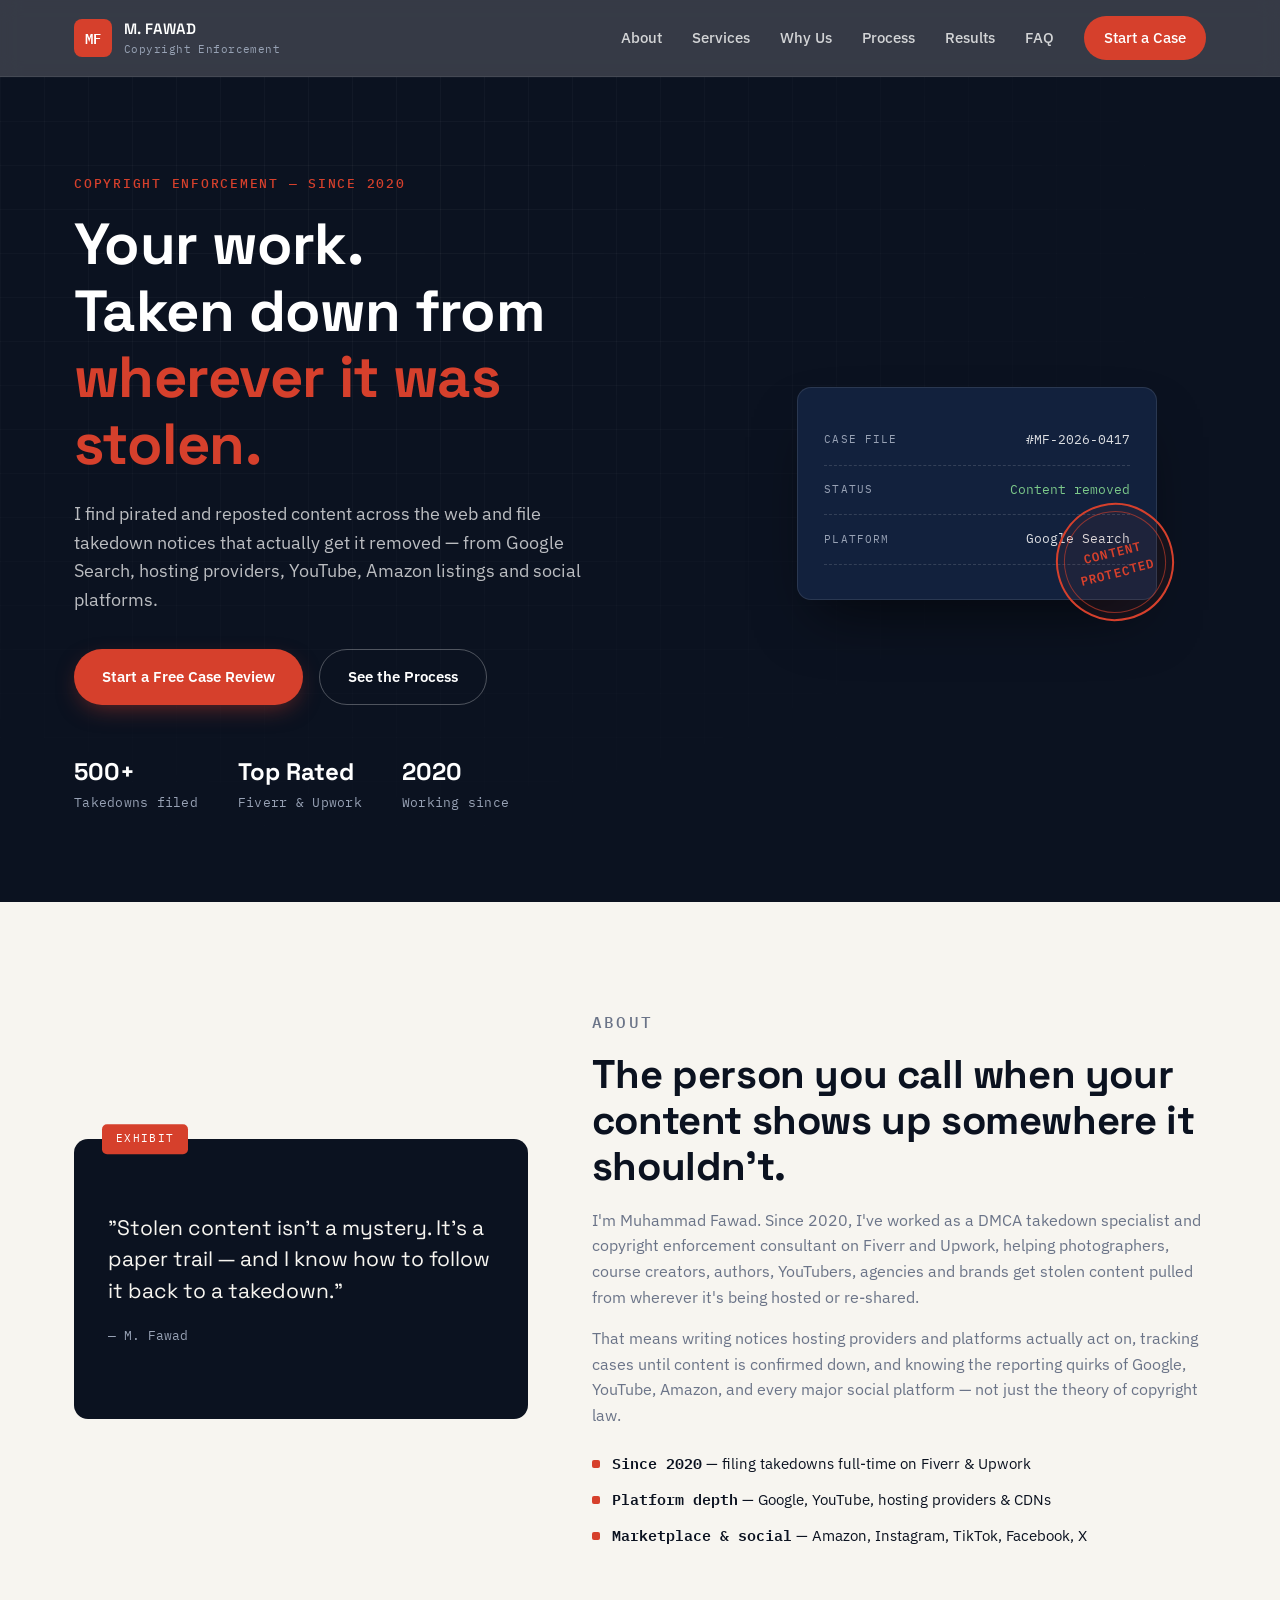
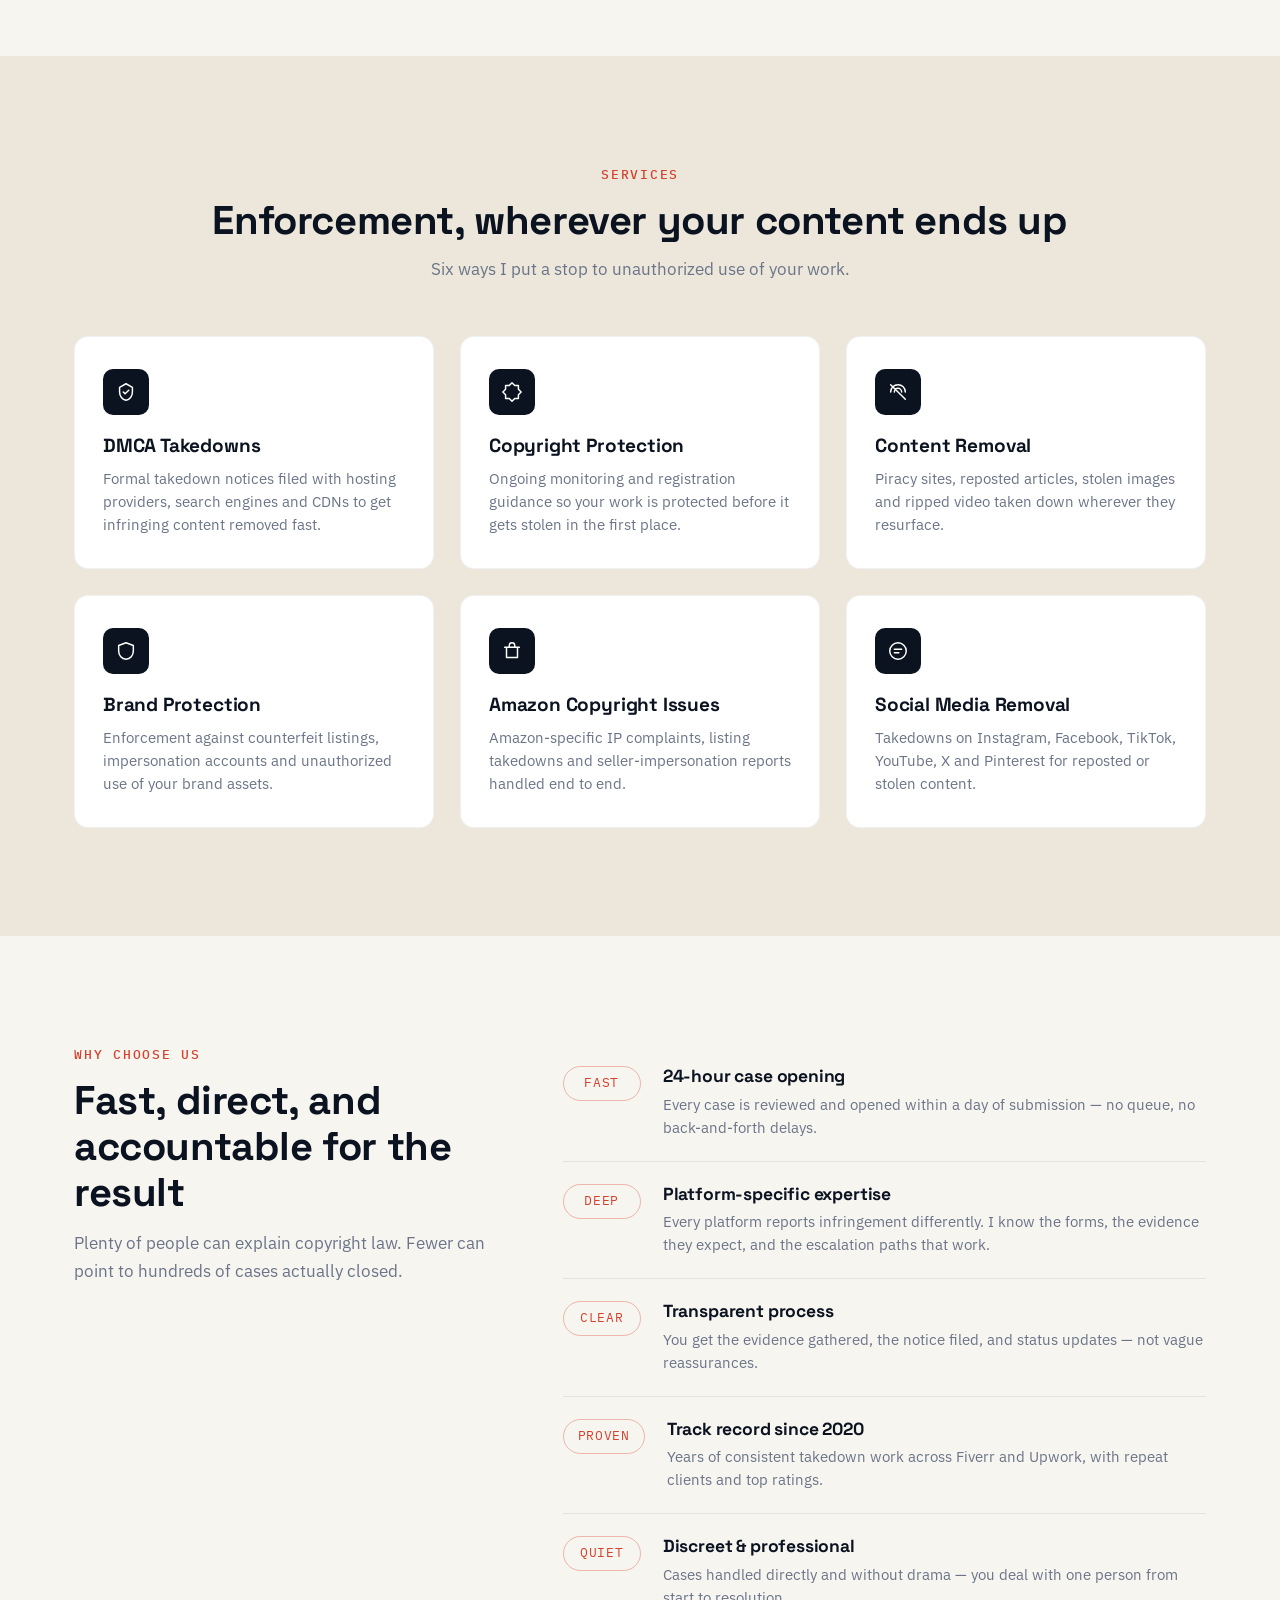
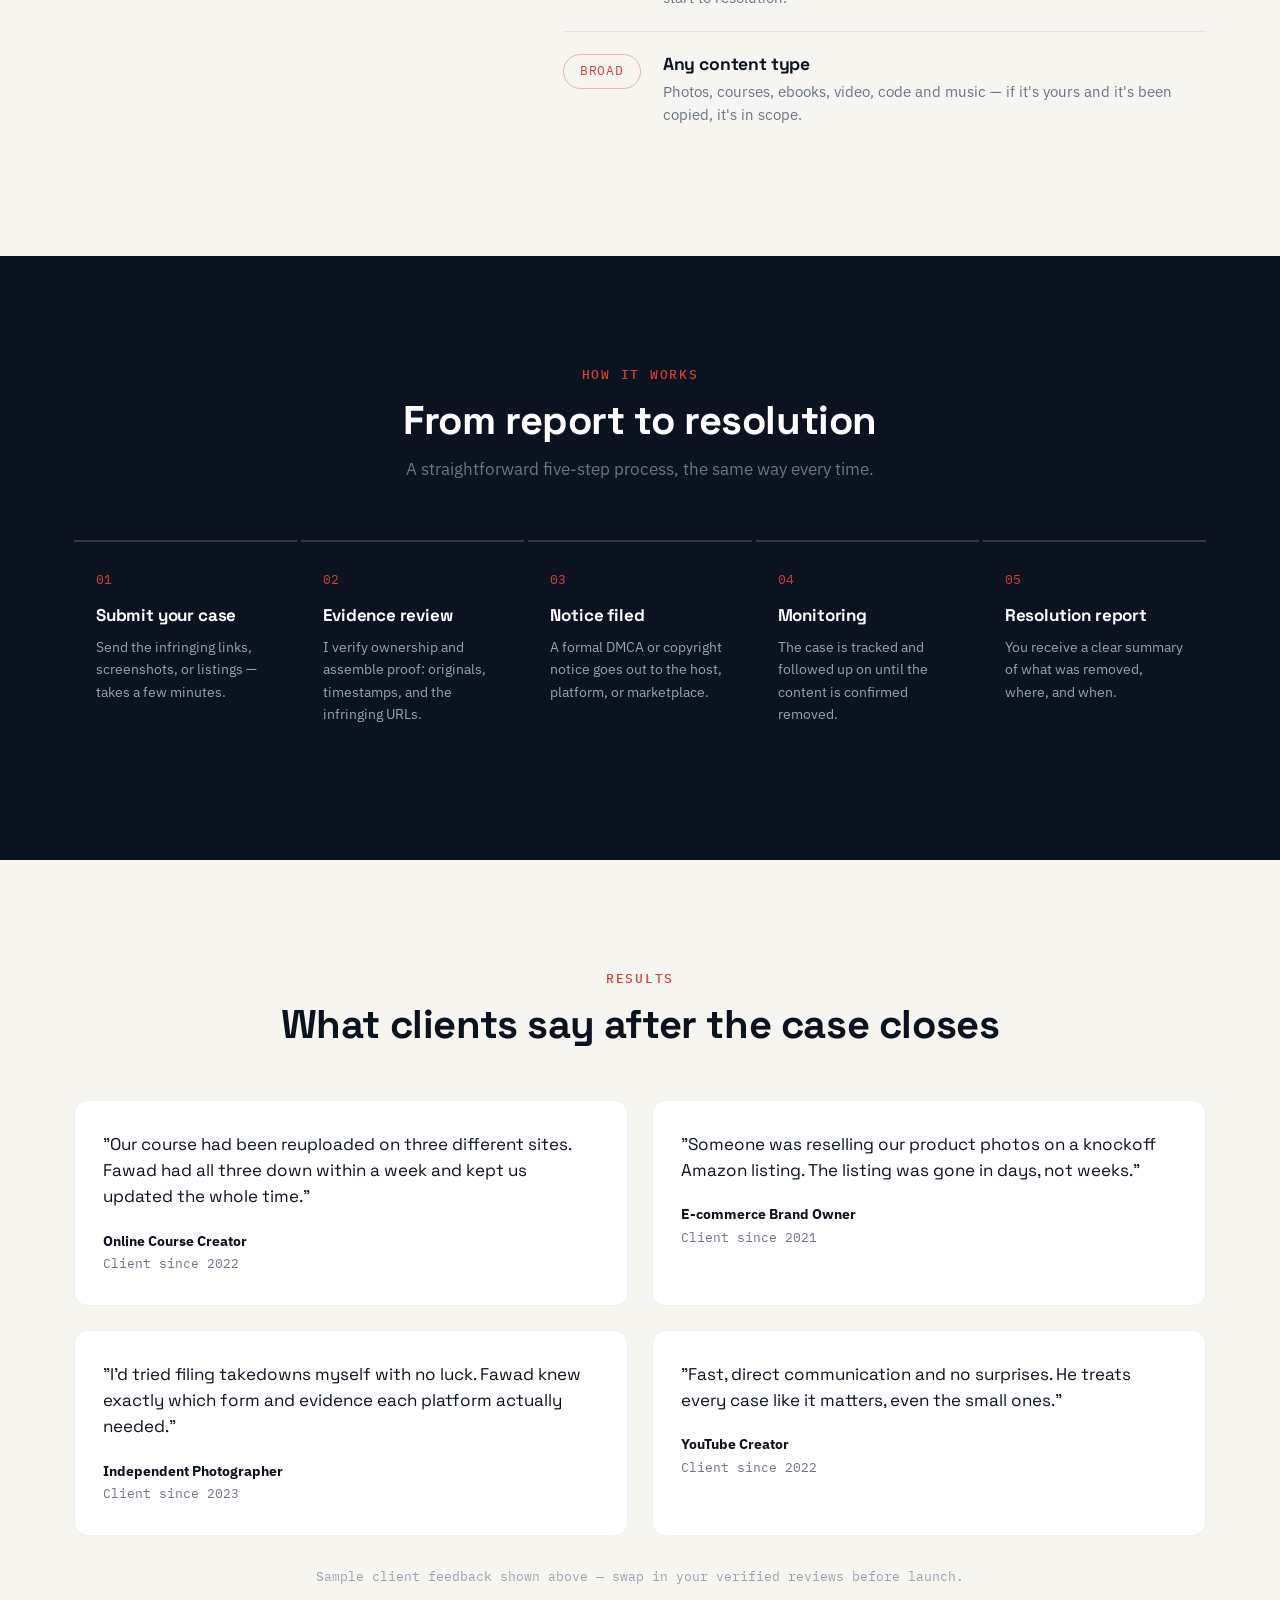
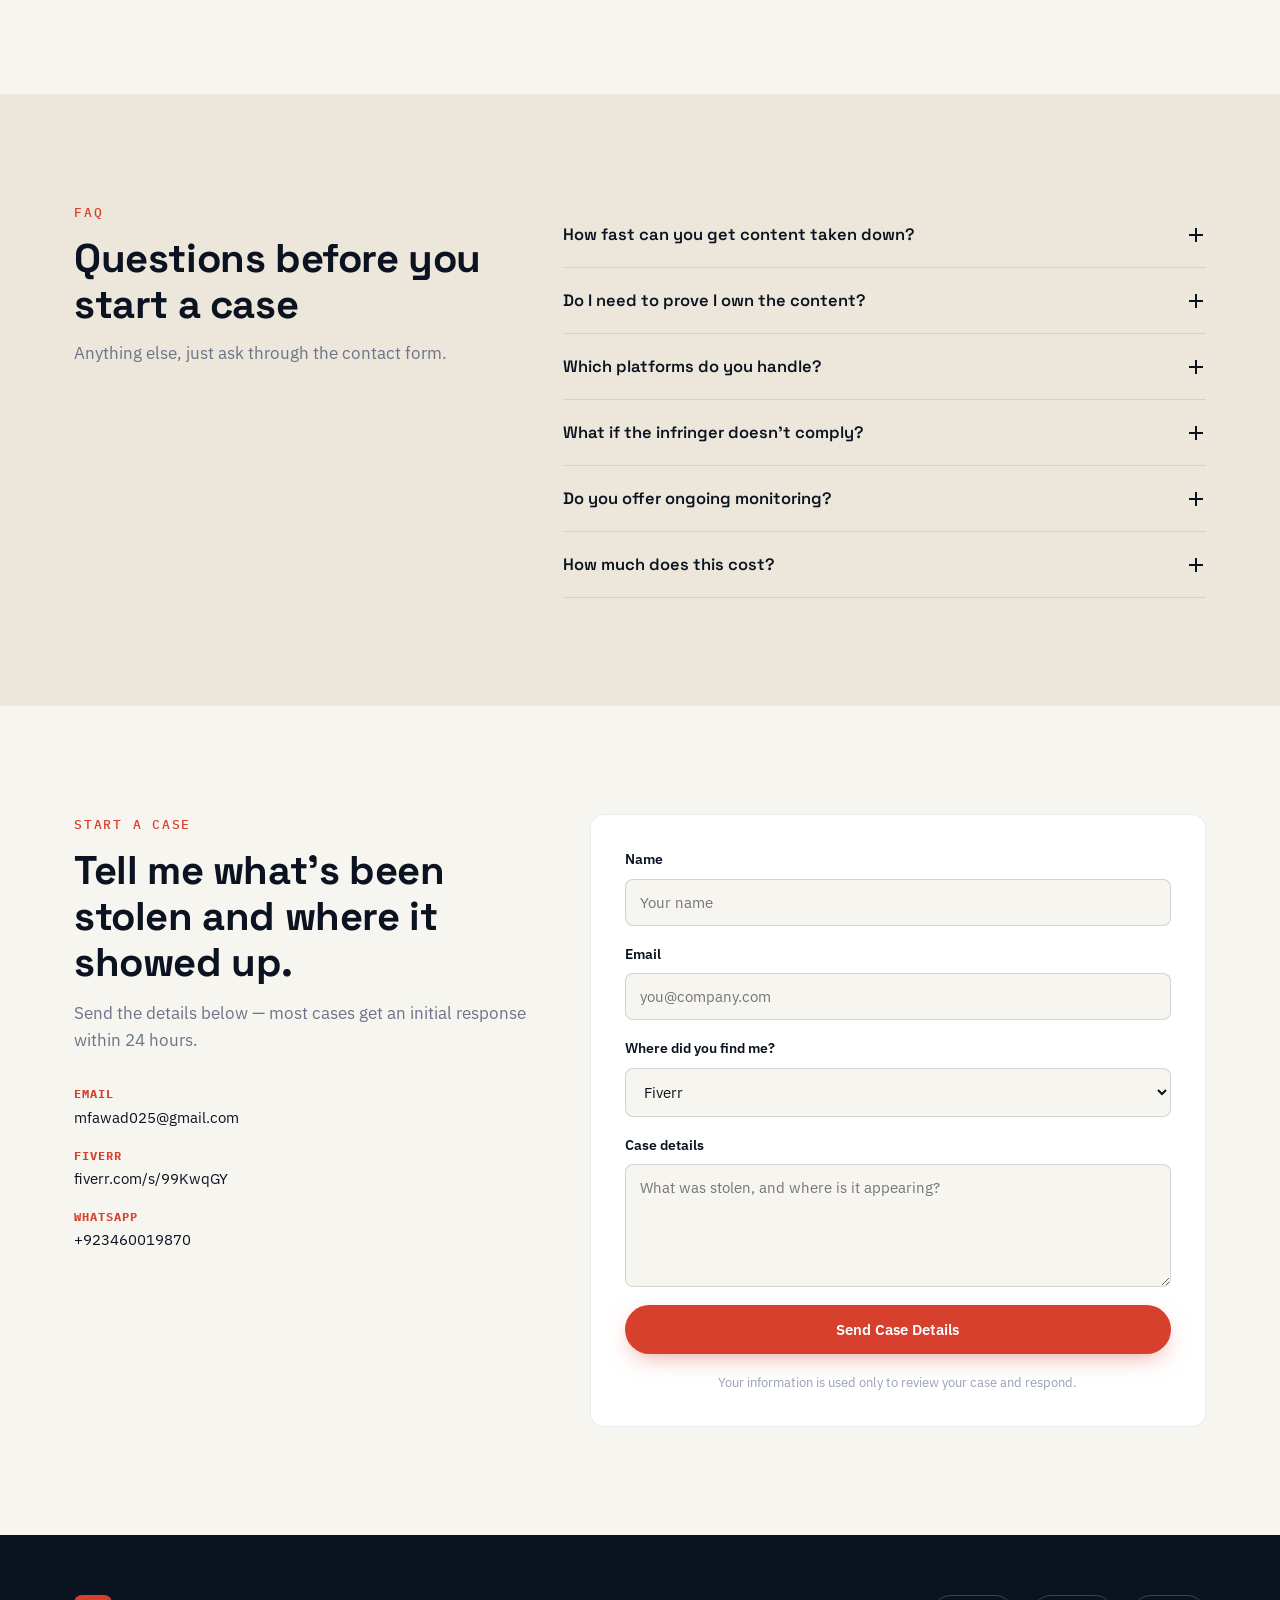
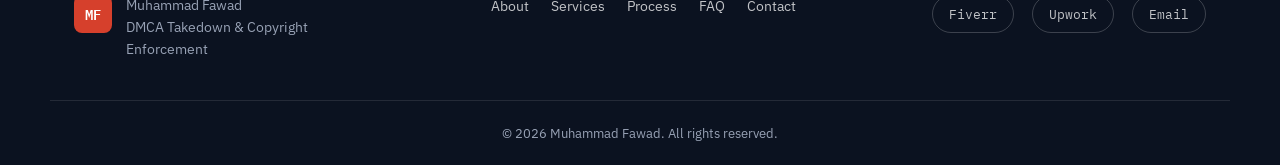
==== commit 1b55e6b0: "Update index.html" ====
--- a/index.html
+++ b/index.html
@@ -345,8 +345,8 @@
 
       <ul class="contact-info">
         <li><strong>Email</strong><span>mfawad025@gmail.com</span></li>
-        <li><strong>Fiverr</strong><span><a href="https://www.fiverr.com/s/99KwqGY" target="_blank" rel="noopener">fiverr.com/s/99KwqGY</a></span></li>
-        <li><strong>Upwork</strong><span><a href="https://www.upwork.com/freelancers/muhammadfawad11" target="_blank" rel="noopener">upwork.com/freelancers/muhammadfawad11</a></span></li>
+        <li><strong>Fiverr</strong><span><a href="https://www.linkedin.com/in/muhammad-fawad-65a224187" target="_blank" rel="noopener">fiverr.com/s/99KwqGY</a></span></li>
+        <li><strong>WhatsApp</strong><span>+923460019870</span></li>
       </ul>
     </div>
 
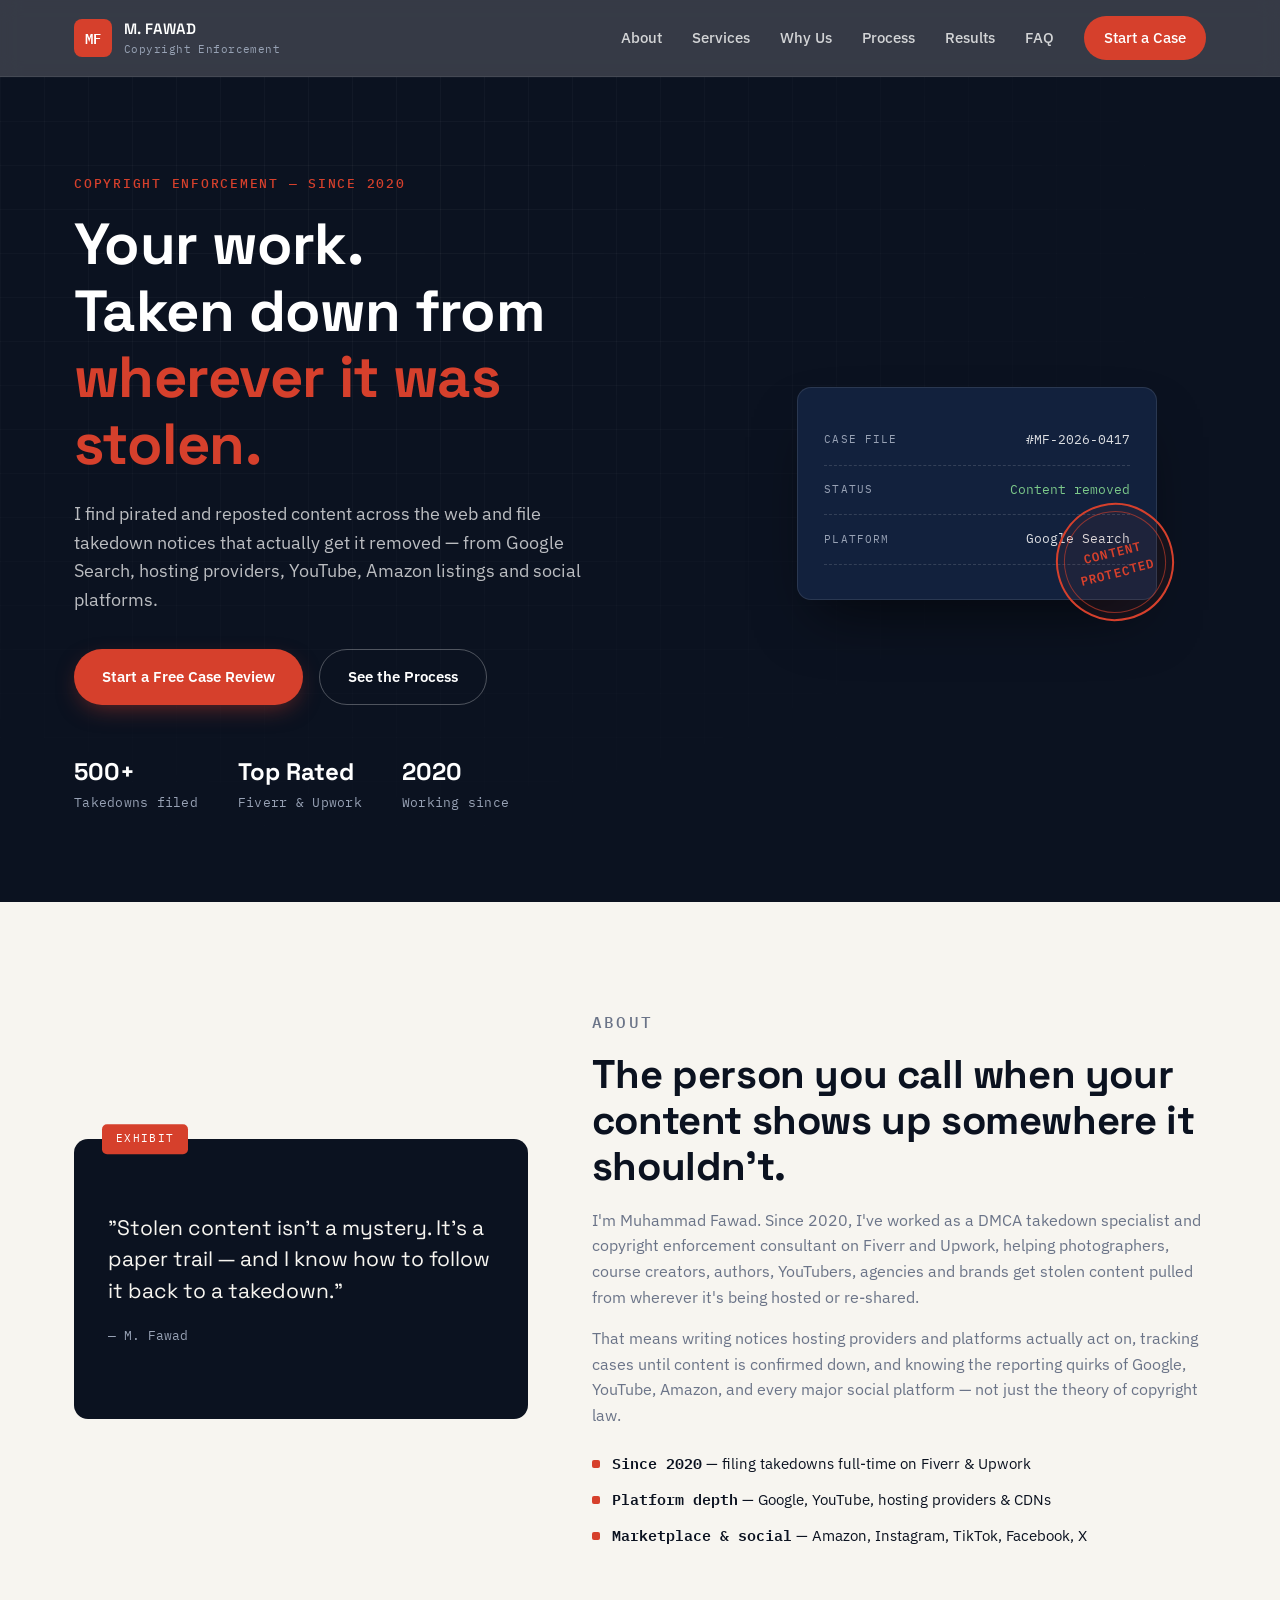
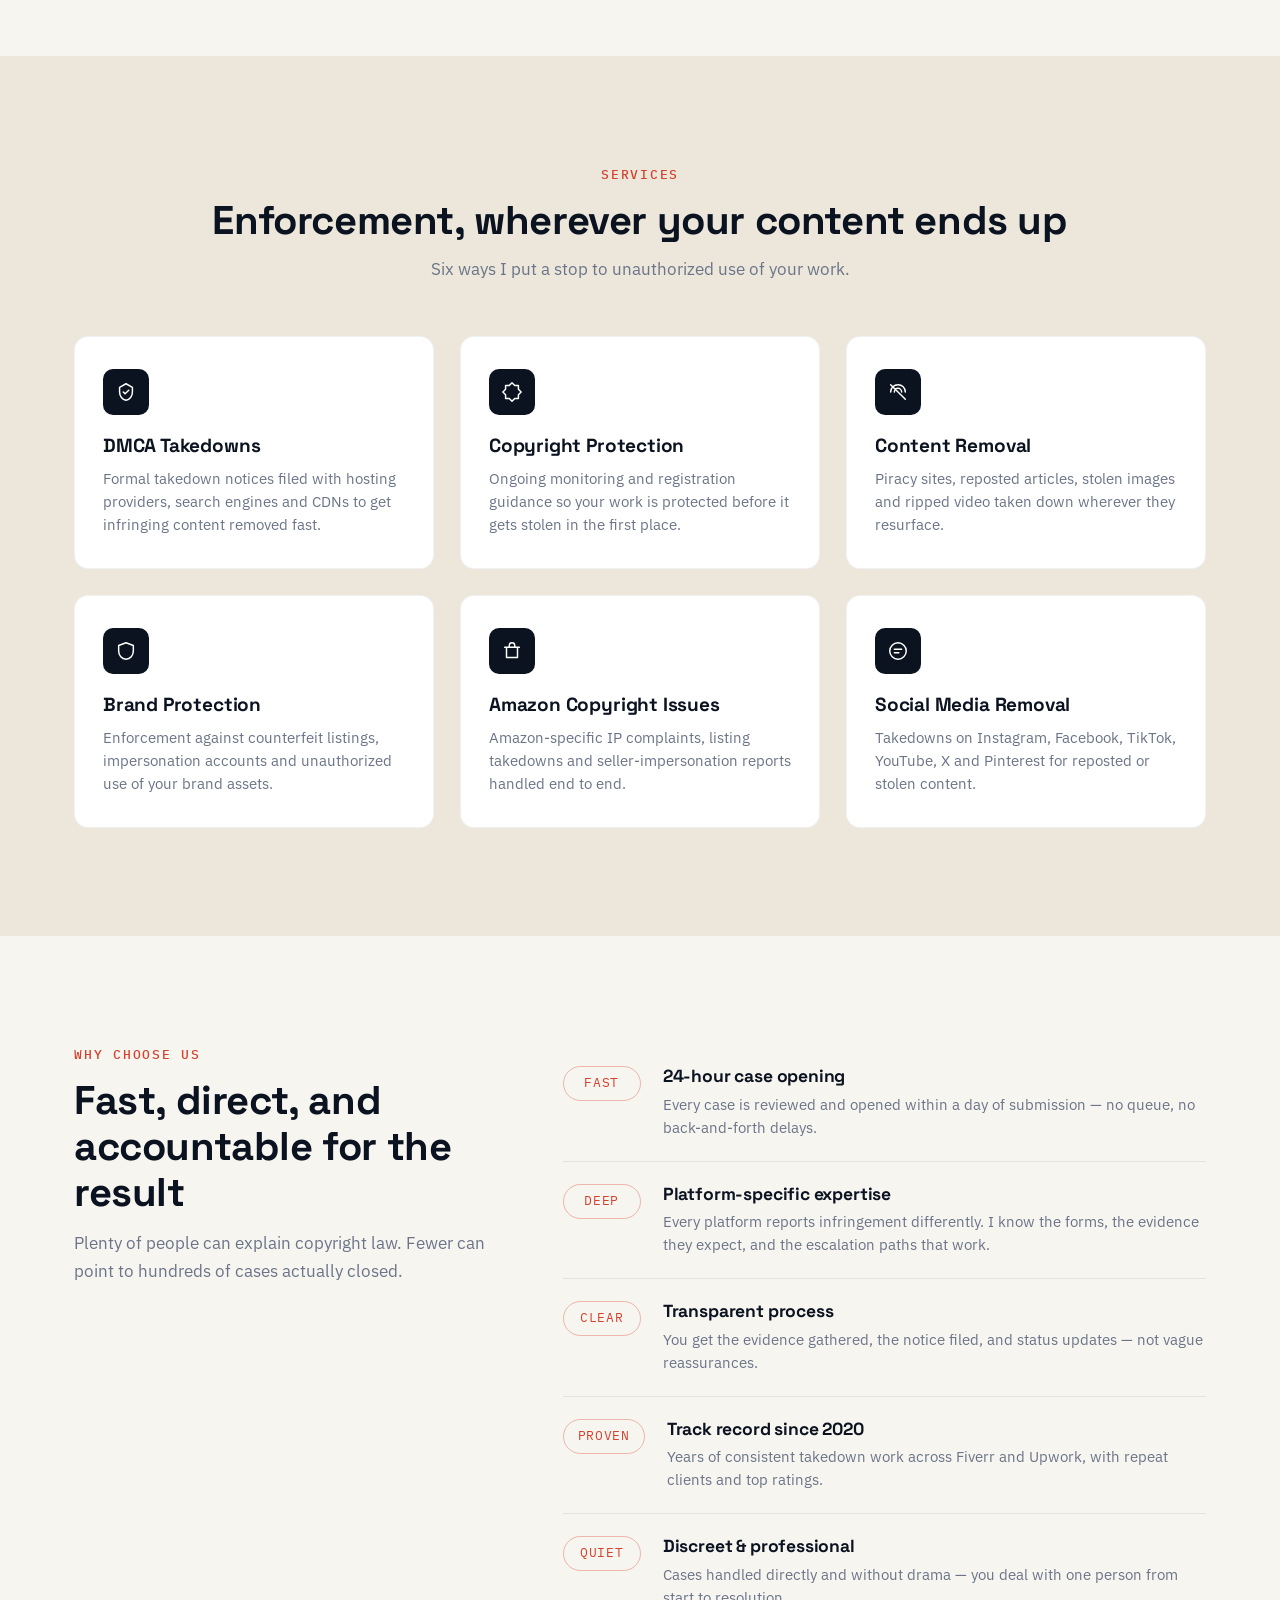
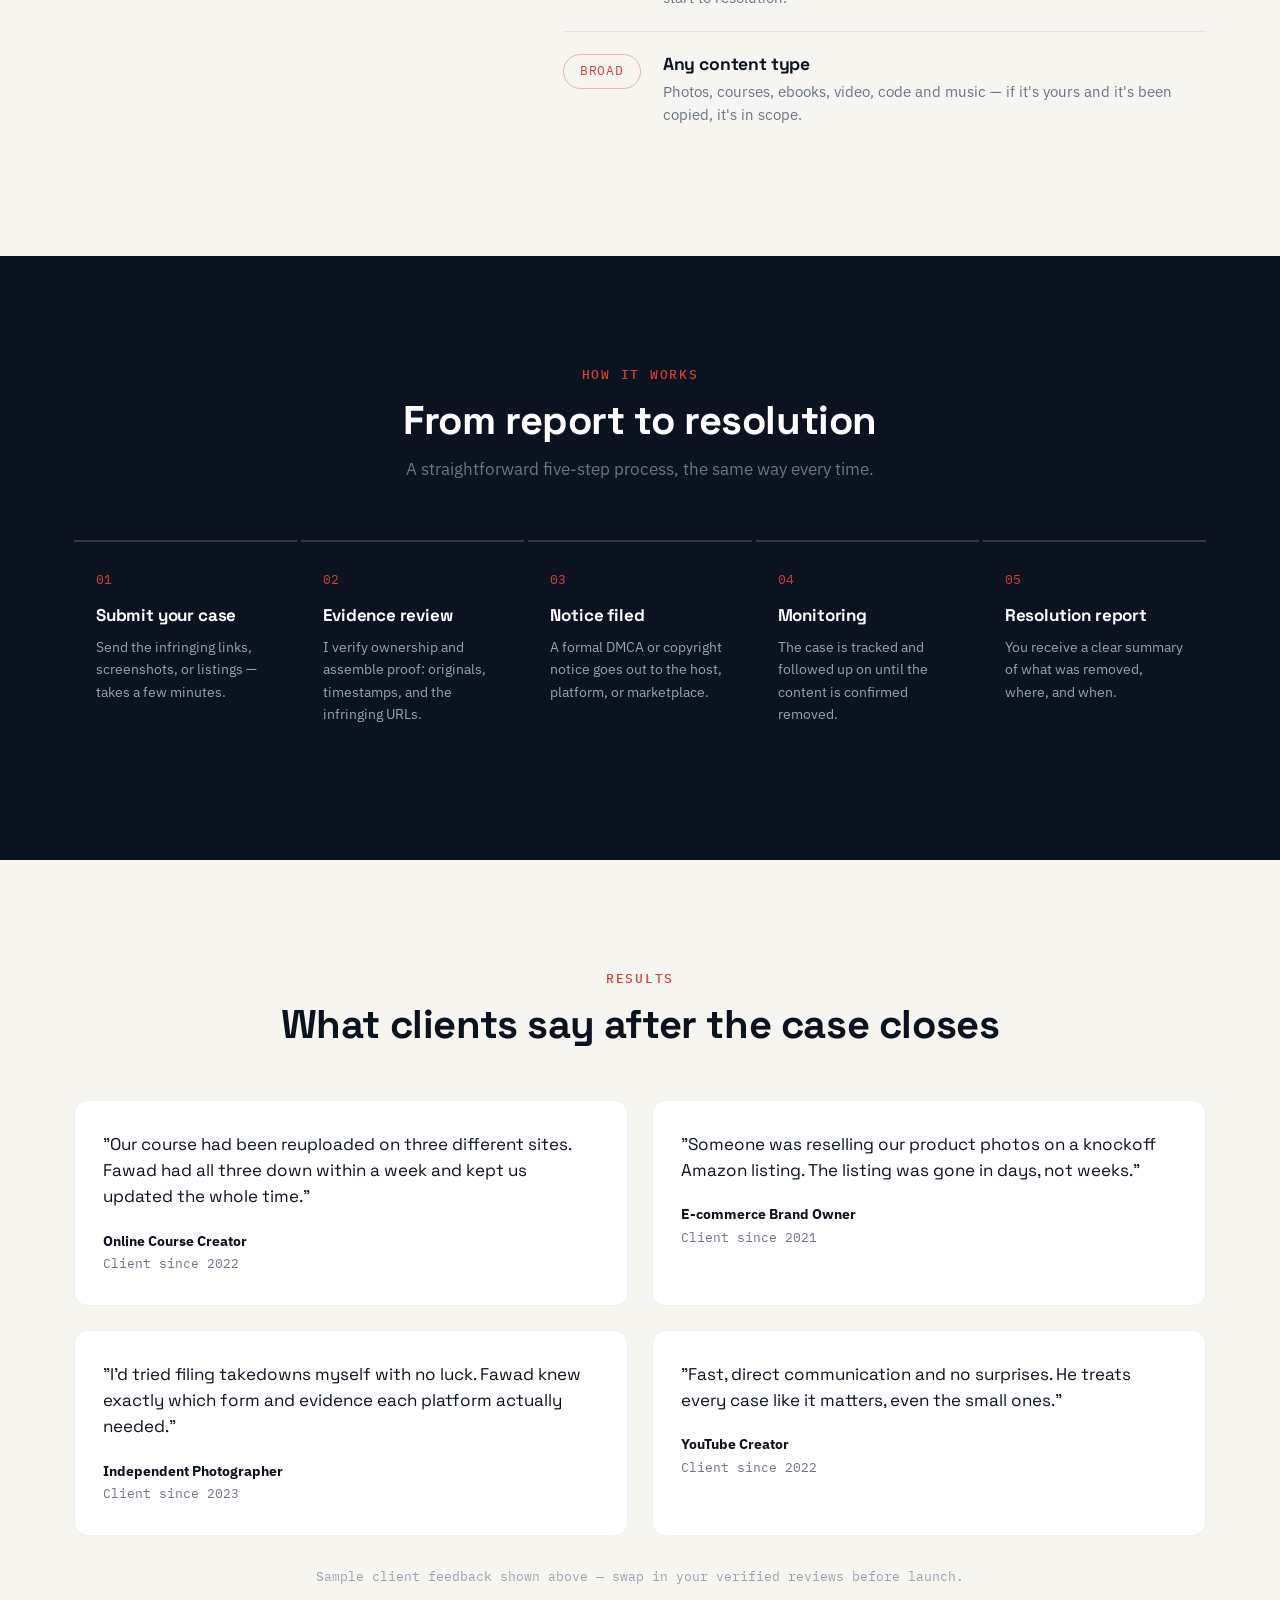
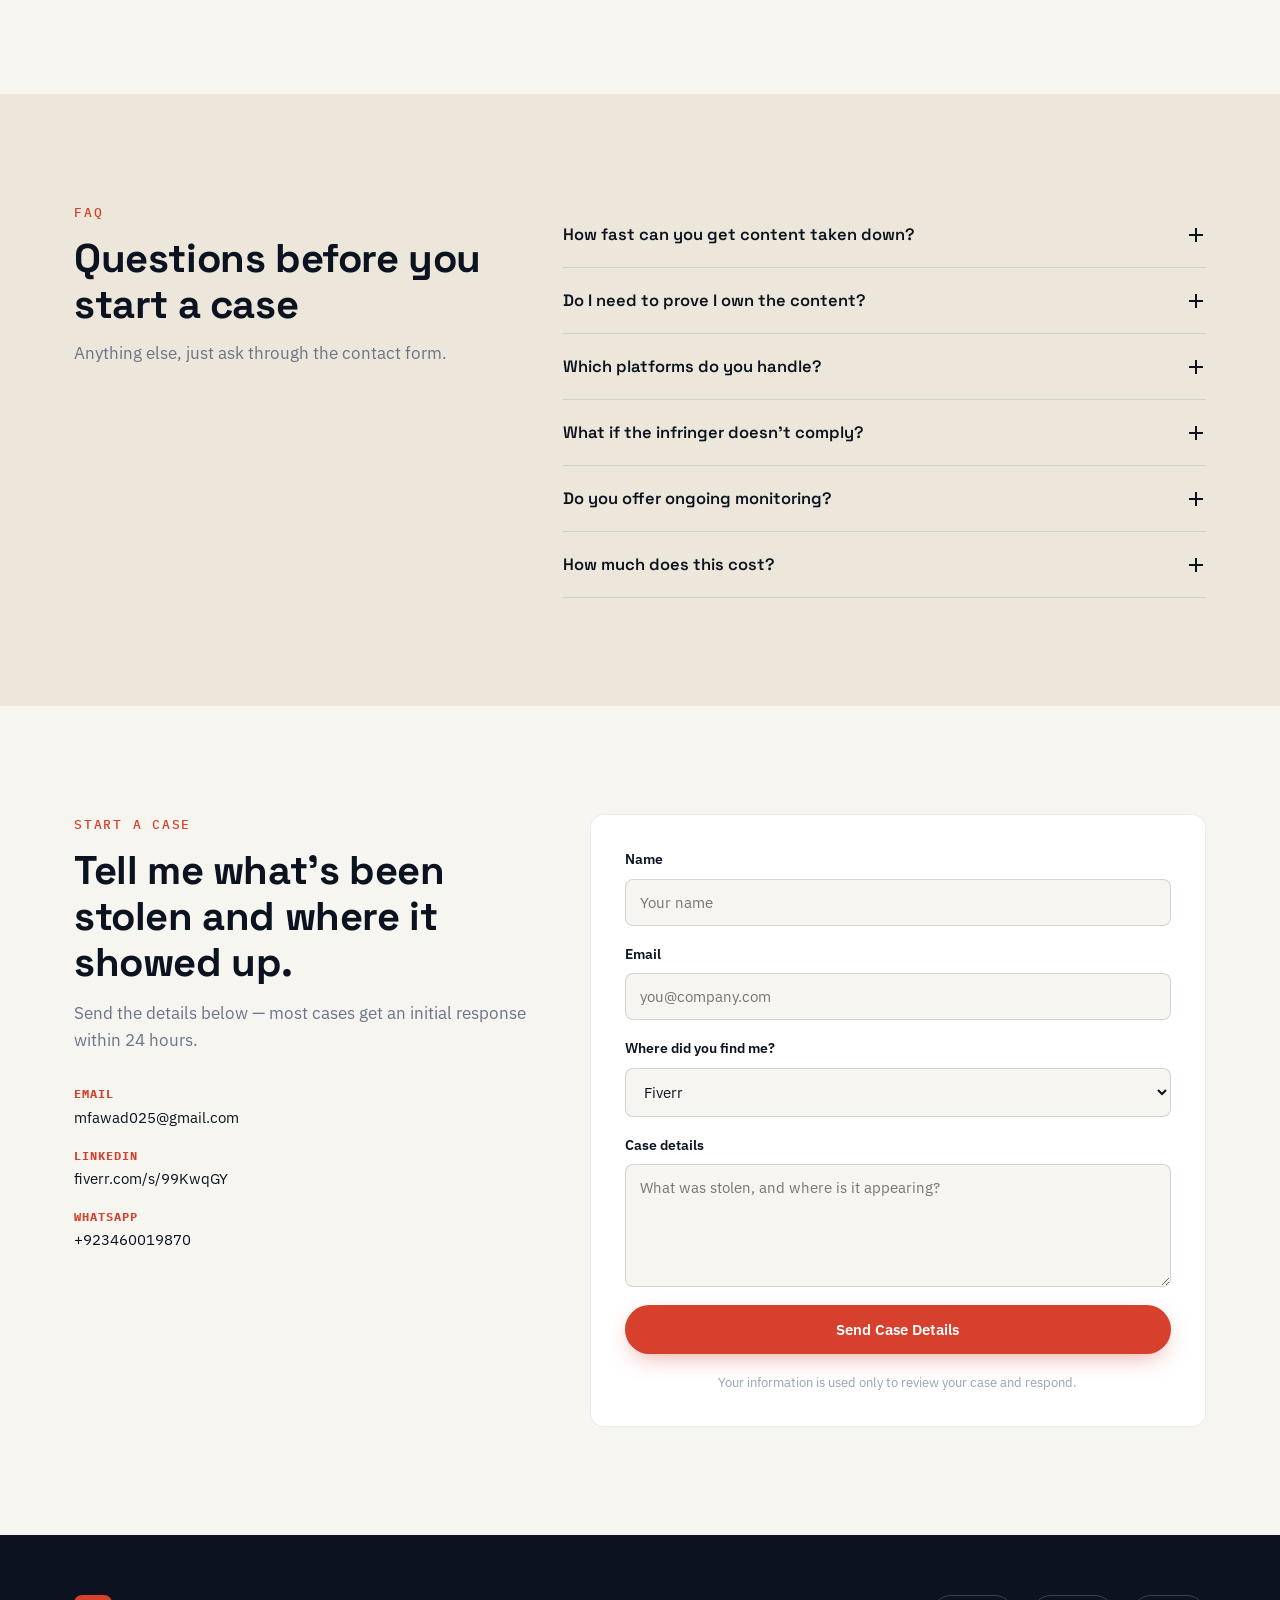
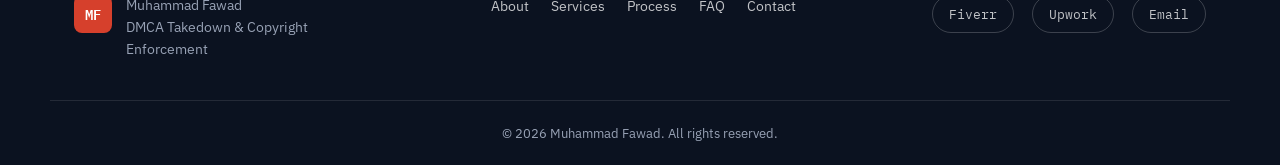
==== commit a63910ea: "Update index.html" ====
--- a/index.html
+++ b/index.html
@@ -345,7 +345,7 @@
 
       <ul class="contact-info">
         <li><strong>Email</strong><span>mfawad025@gmail.com</span></li>
-        <li><strong>Fiverr</strong><span><a href="https://www.linkedin.com/in/muhammad-fawad-65a224187" target="_blank" rel="noopener">fiverr.com/s/99KwqGY</a></span></li>
+        <li><strong>Linkedin</strong><span><a href="https://www.linkedin.com/in/muhammad-fawad-65a224187" target="_blank" rel="noopener">fiverr.com/s/99KwqGY</a></span></li>
         <li><strong>WhatsApp</strong><span>+923460019870</span></li>
       </ul>
     </div>
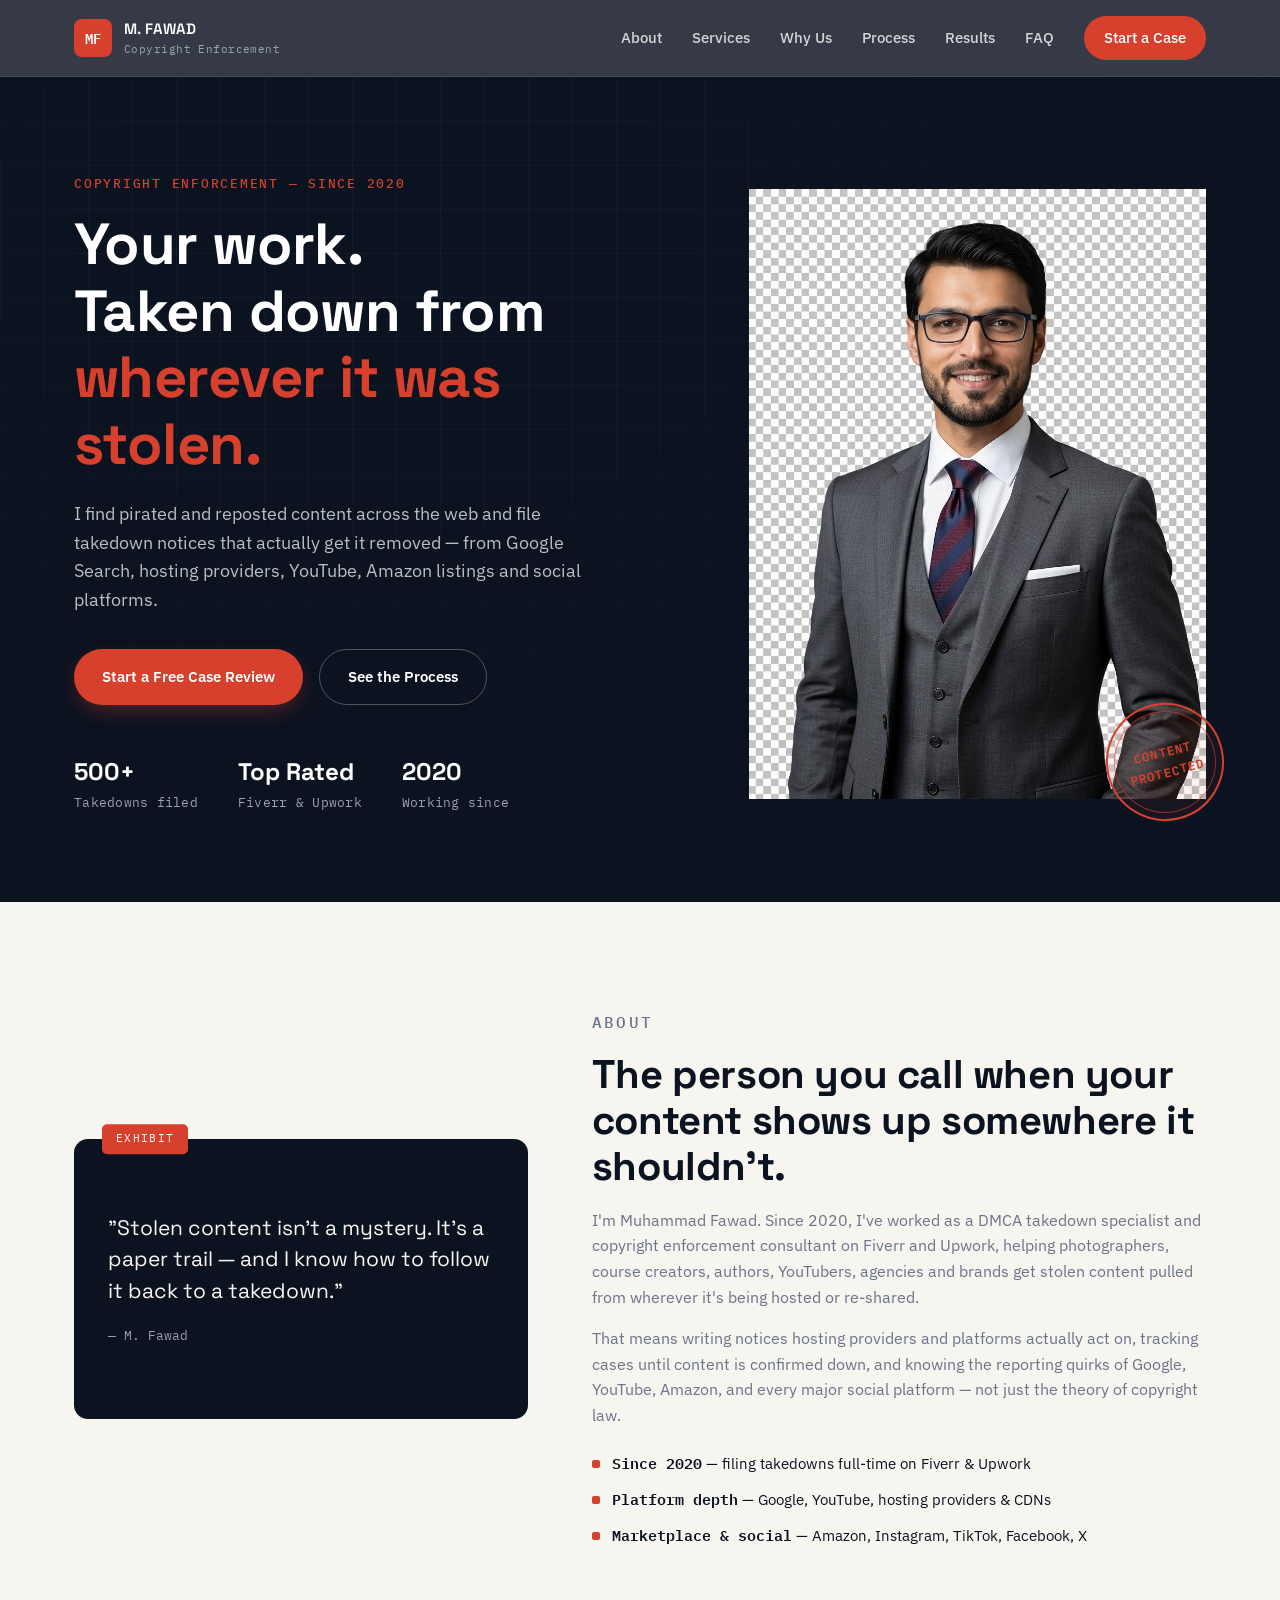
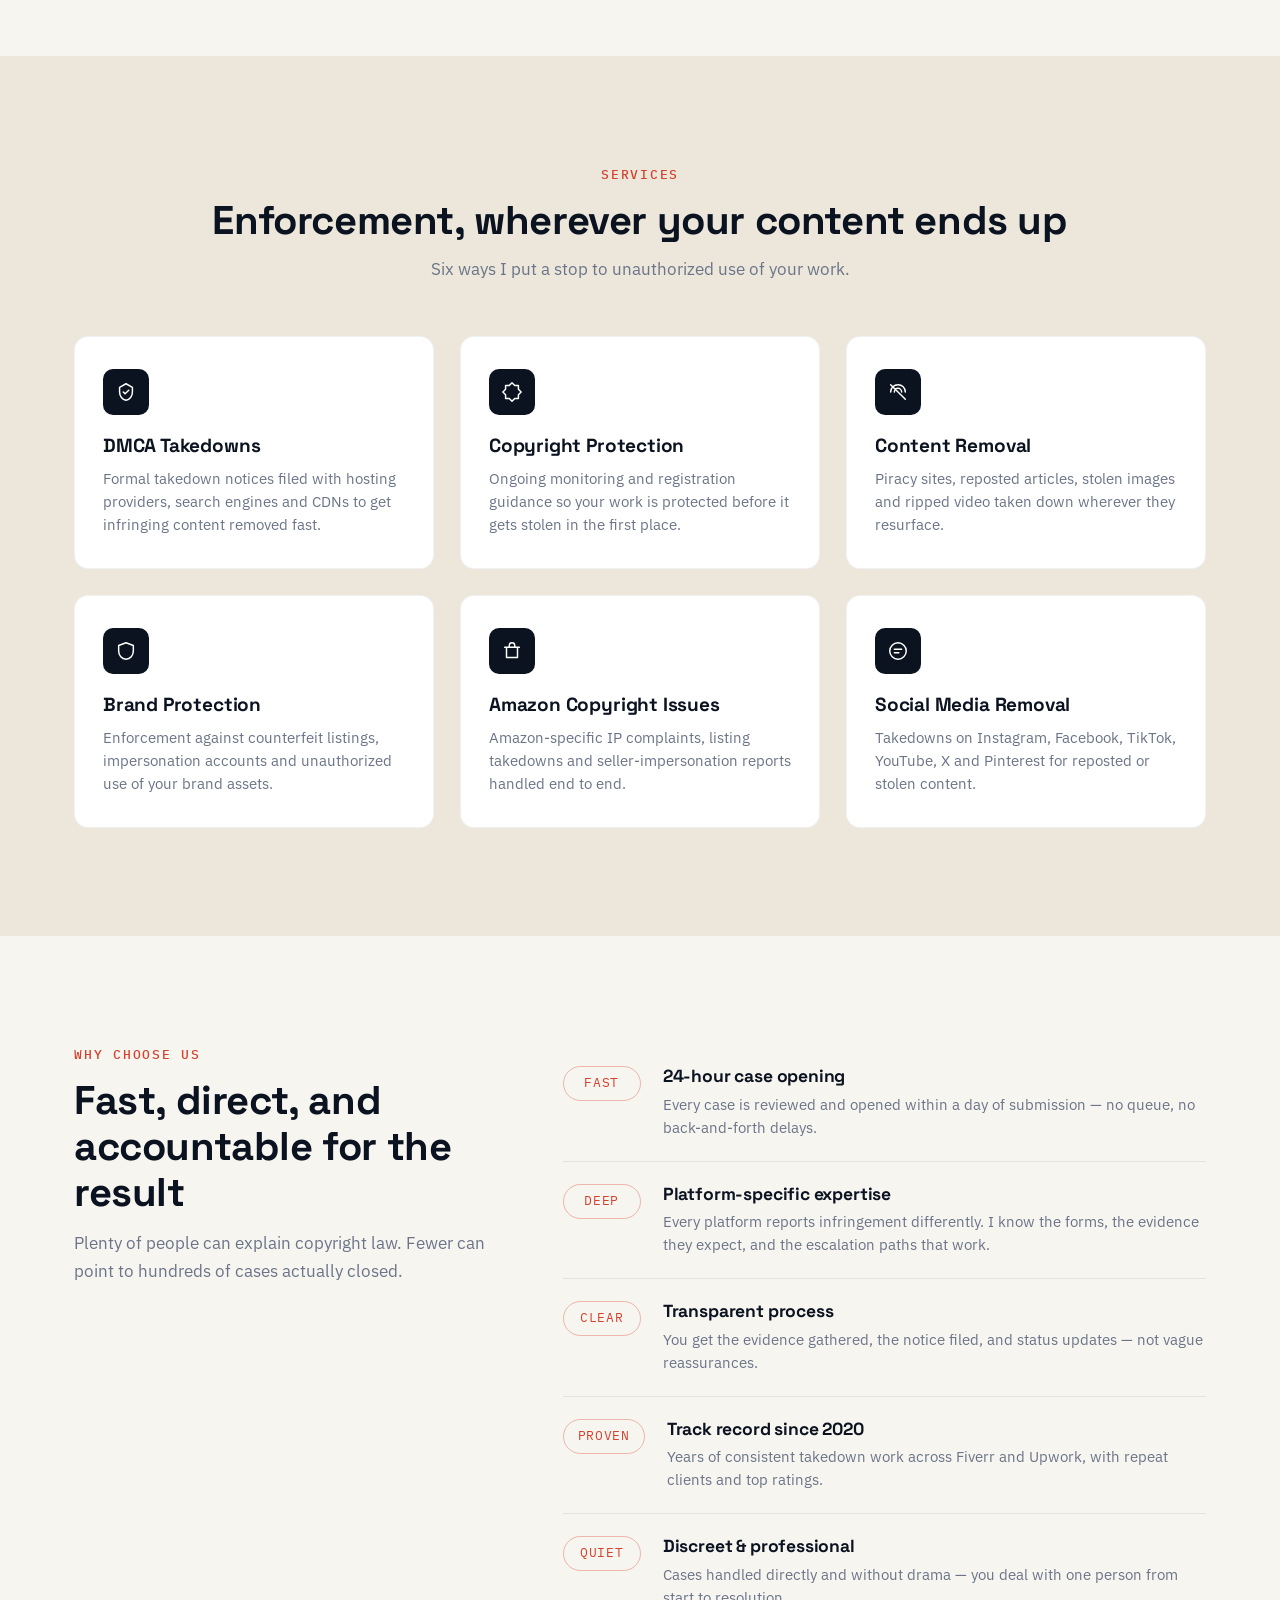
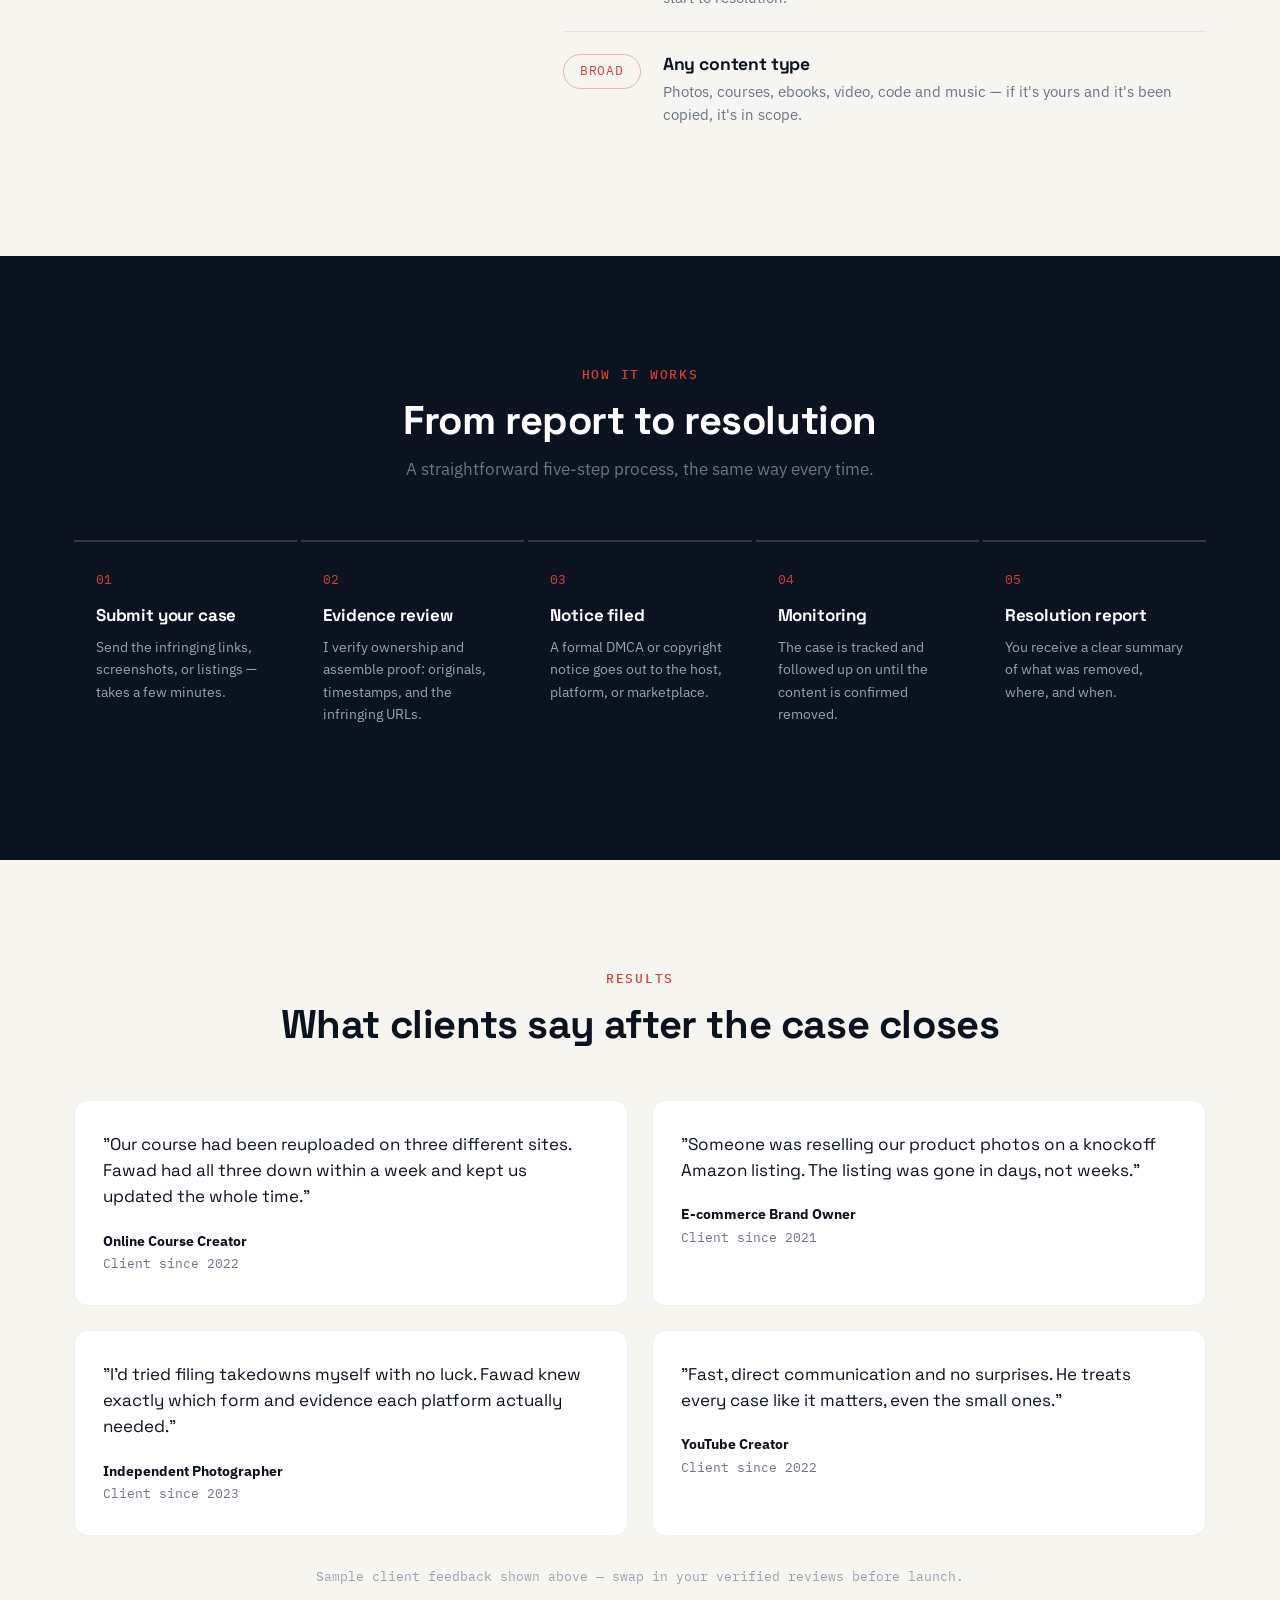
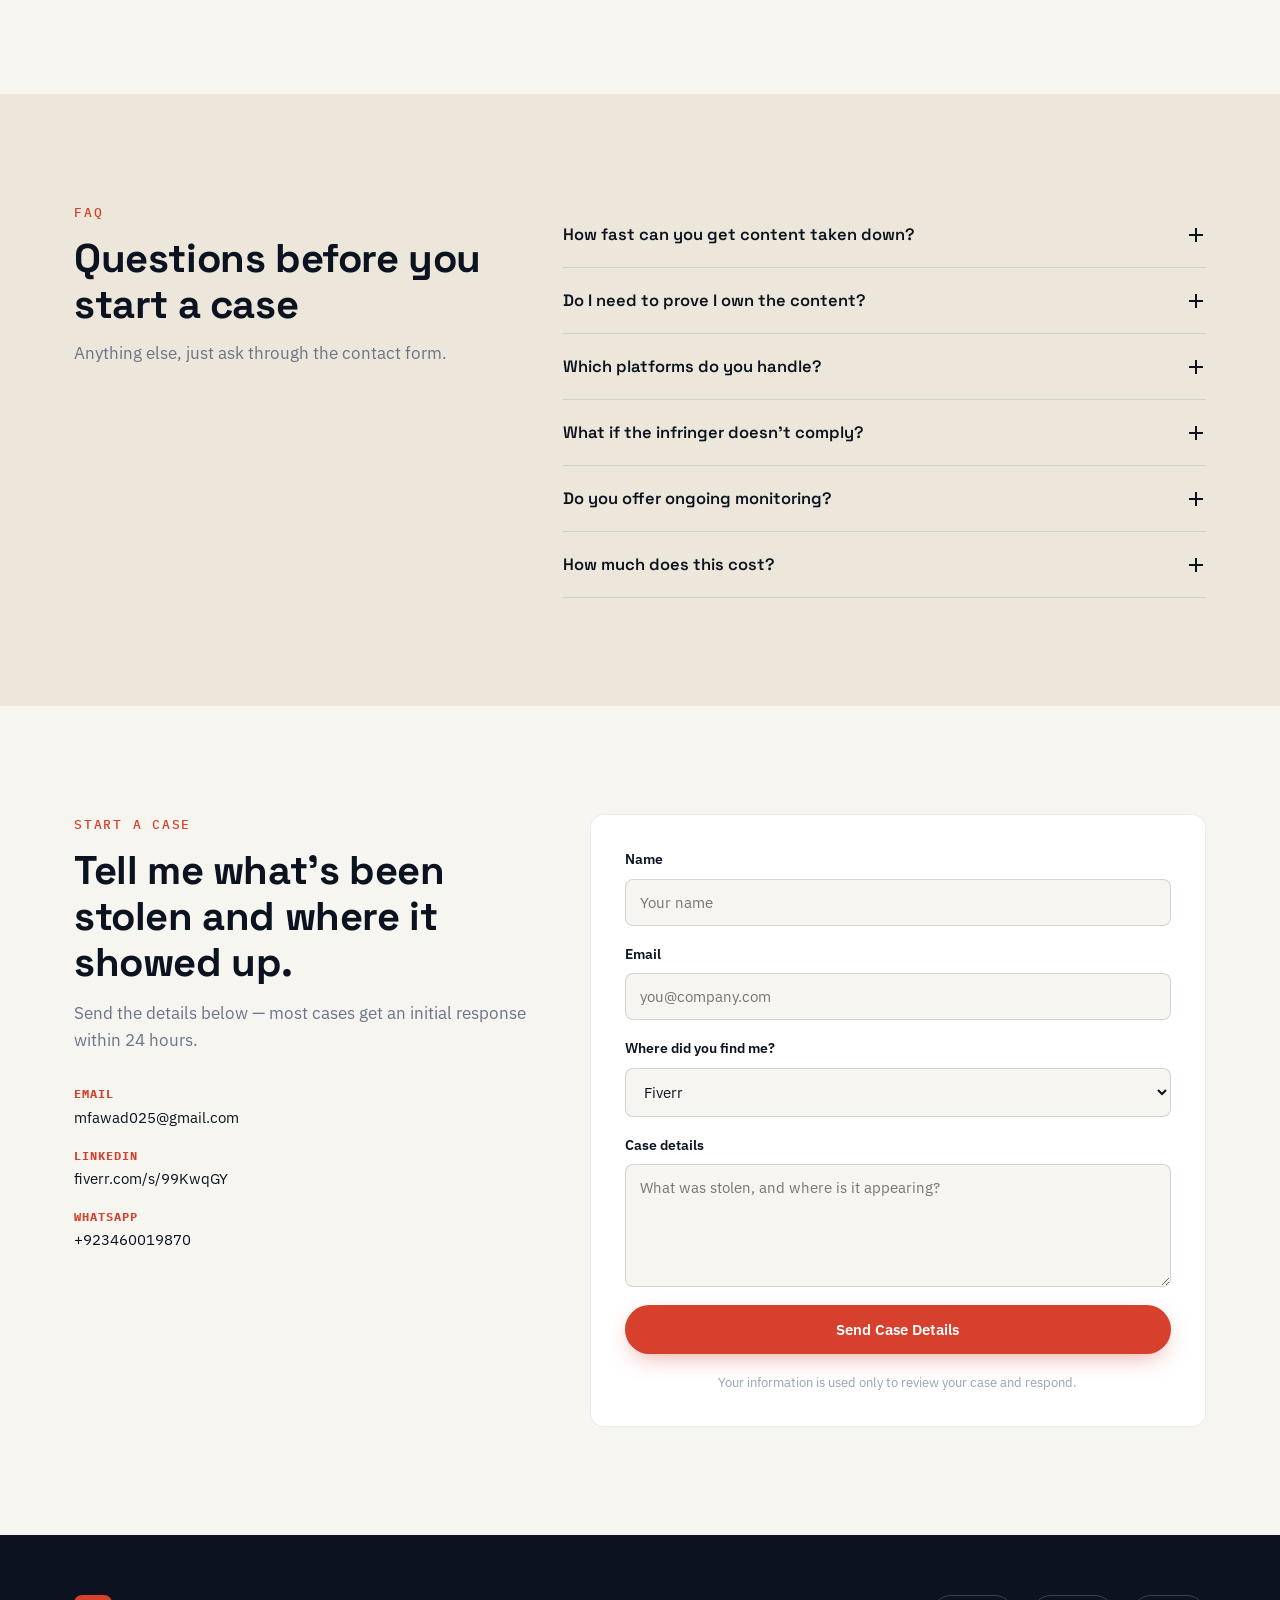
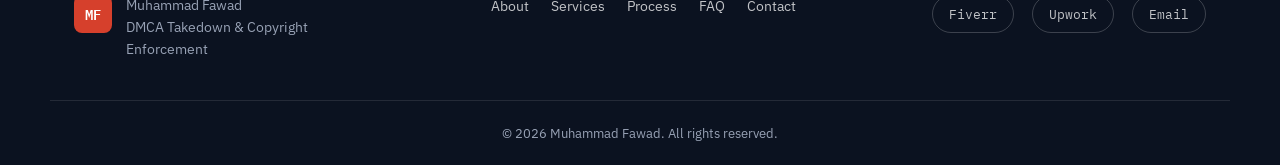
==== commit 32330319: "Update and rename index-2.html to index.html" ====
--- a/index.html
+++ b/index.html
@@ -63,21 +63,11 @@
       </dl>
     </div>
 
-    <div class="hero-visual" aria-hidden="true">
-      <div class="case-card">
-        <div class="case-card-row">
-          <span class="case-label">CASE FILE</span>
-          <span class="case-mono">#MF-2026-0417</span>
-        </div>
-        <div class="case-card-row">
-          <span class="case-label">STATUS</span>
-          <span class="case-status">Content removed</span>
-        </div>
-        <div class="case-card-row">
-          <span class="case-label">PLATFORM</span>
-          <span class="case-mono">Google Search</span>
-        </div>
-        <div class="stamp">
+    <div class="hero-visual">
+      <div class="hero-photo-frame">
+        <img src="assets/img/founder-case-file.png" alt="Muhammad Fawad, DMCA takedown and copyright enforcement specialist" class="hero-photo">
+        <div class="hero-photo-fade" aria-hidden="true"></div>
+        <div class="stamp stamp-on-photo" aria-hidden="true">
           <span>Content<br>Protected</span>
         </div>
       </div>
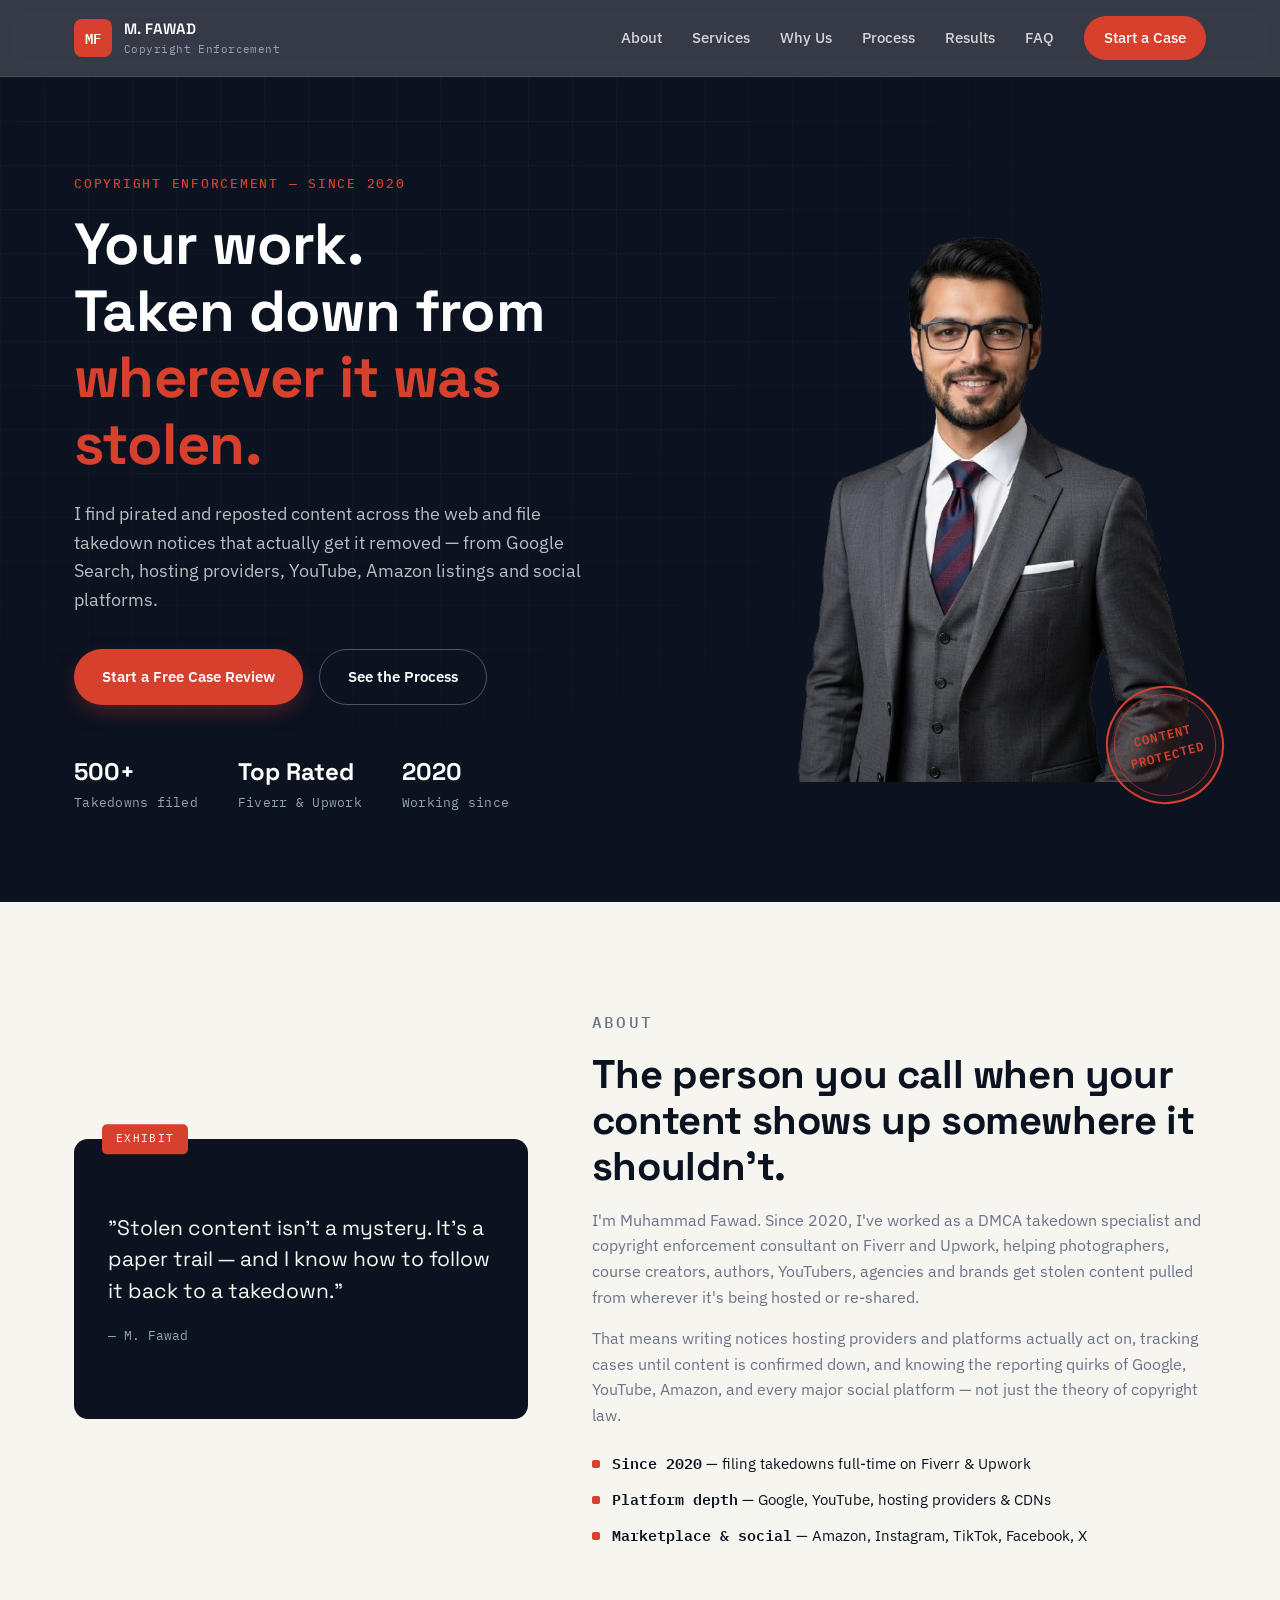
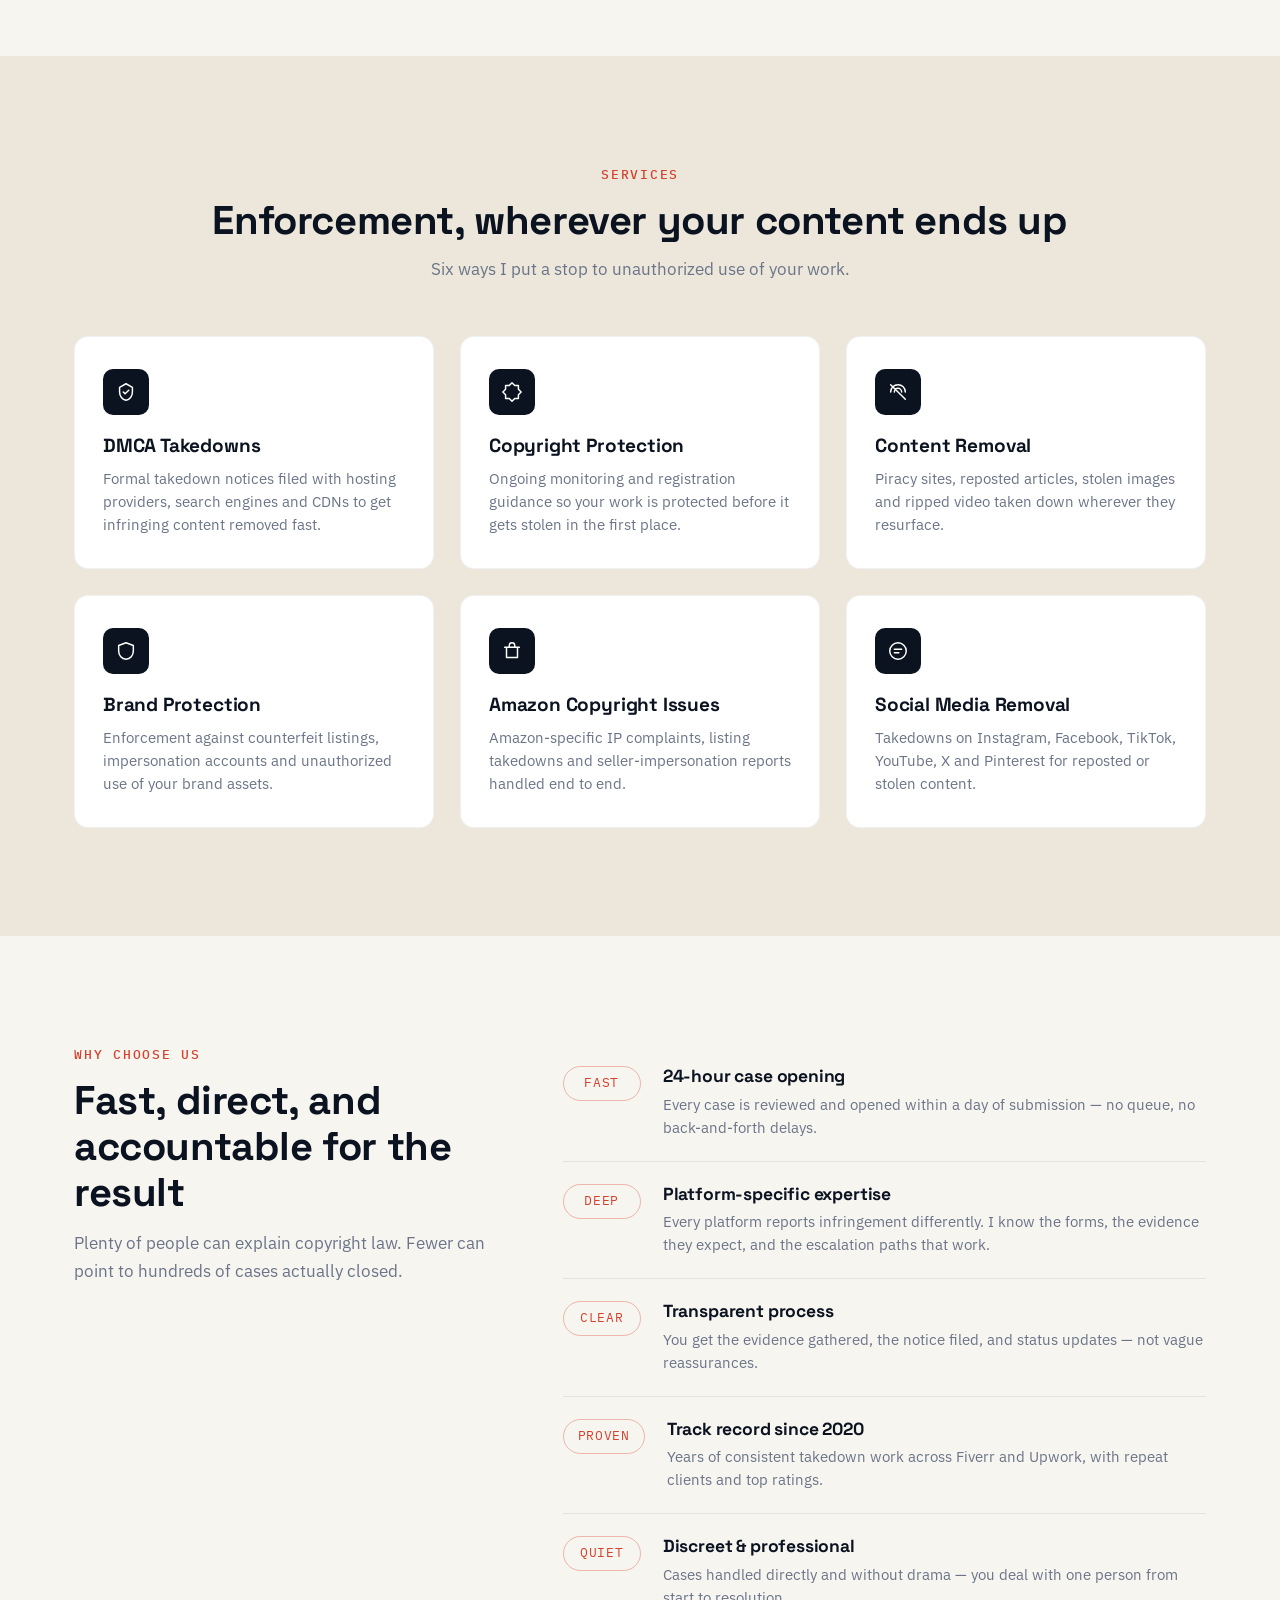
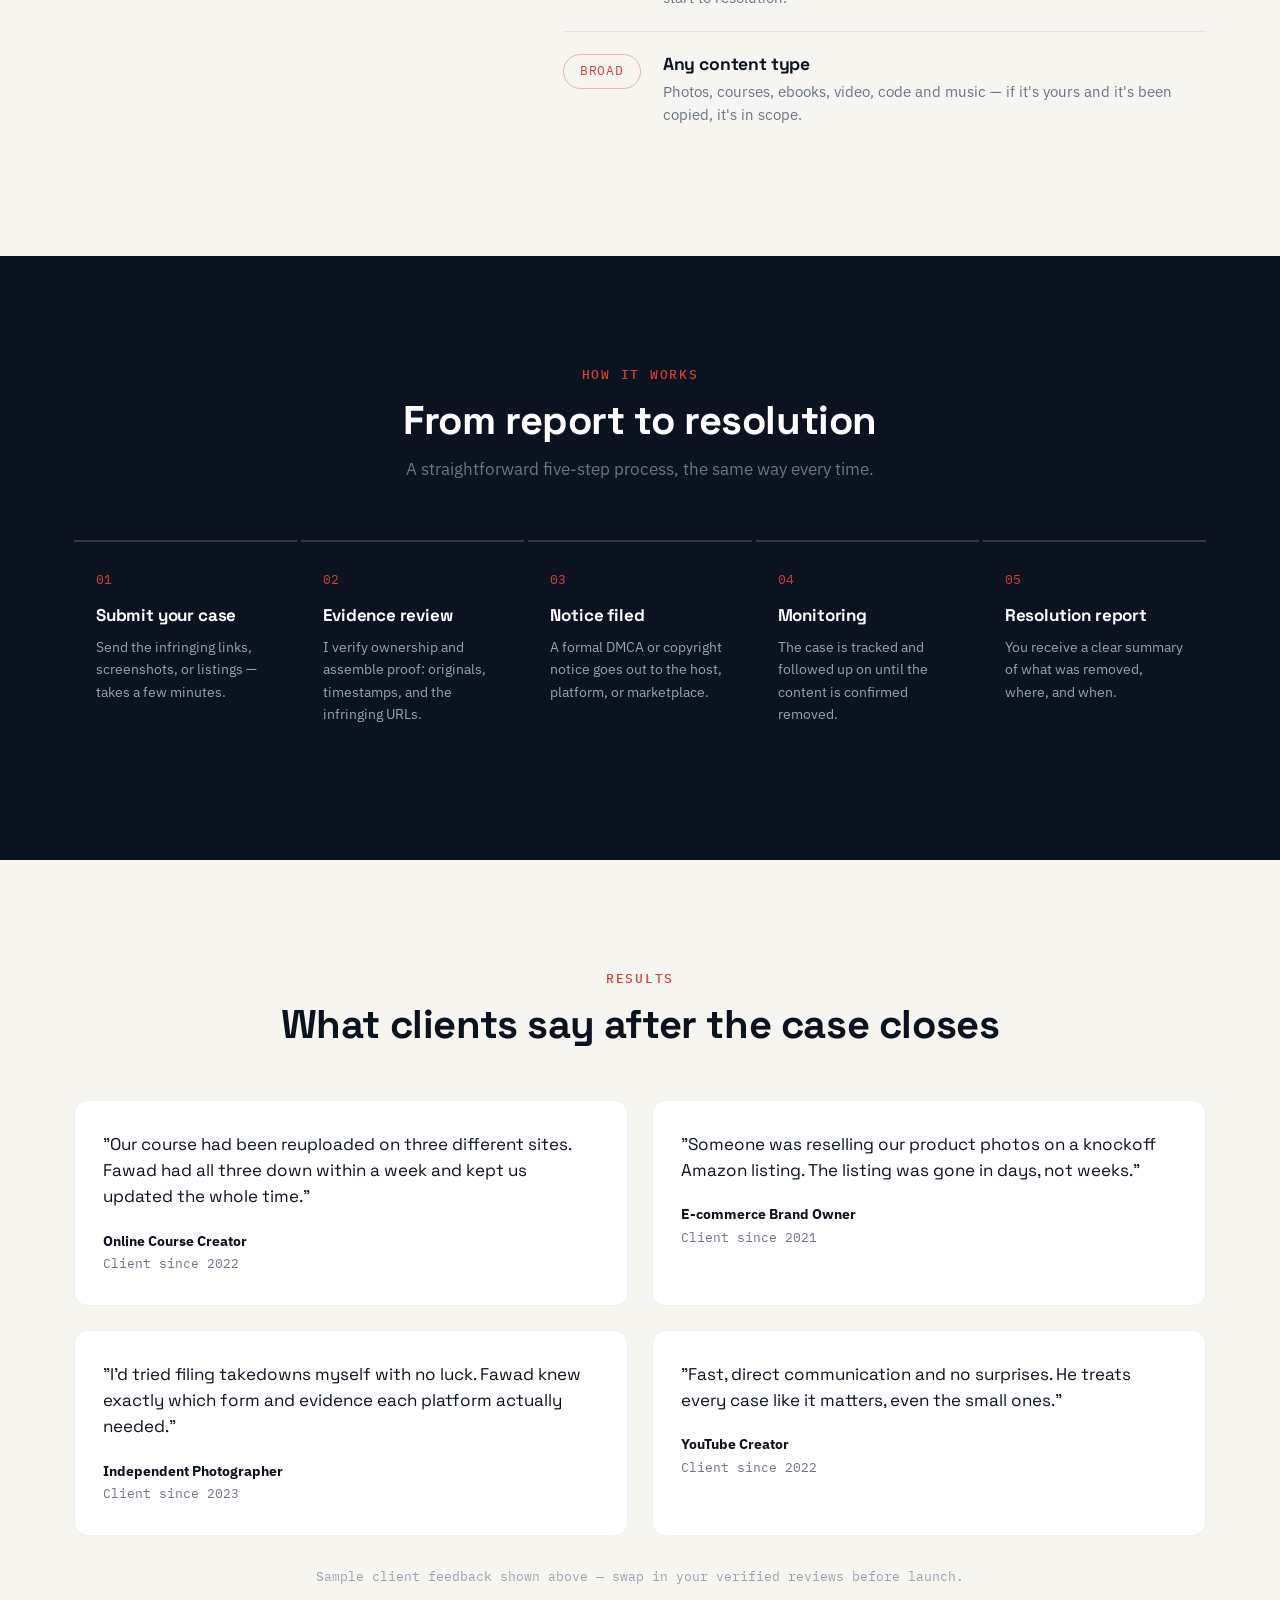
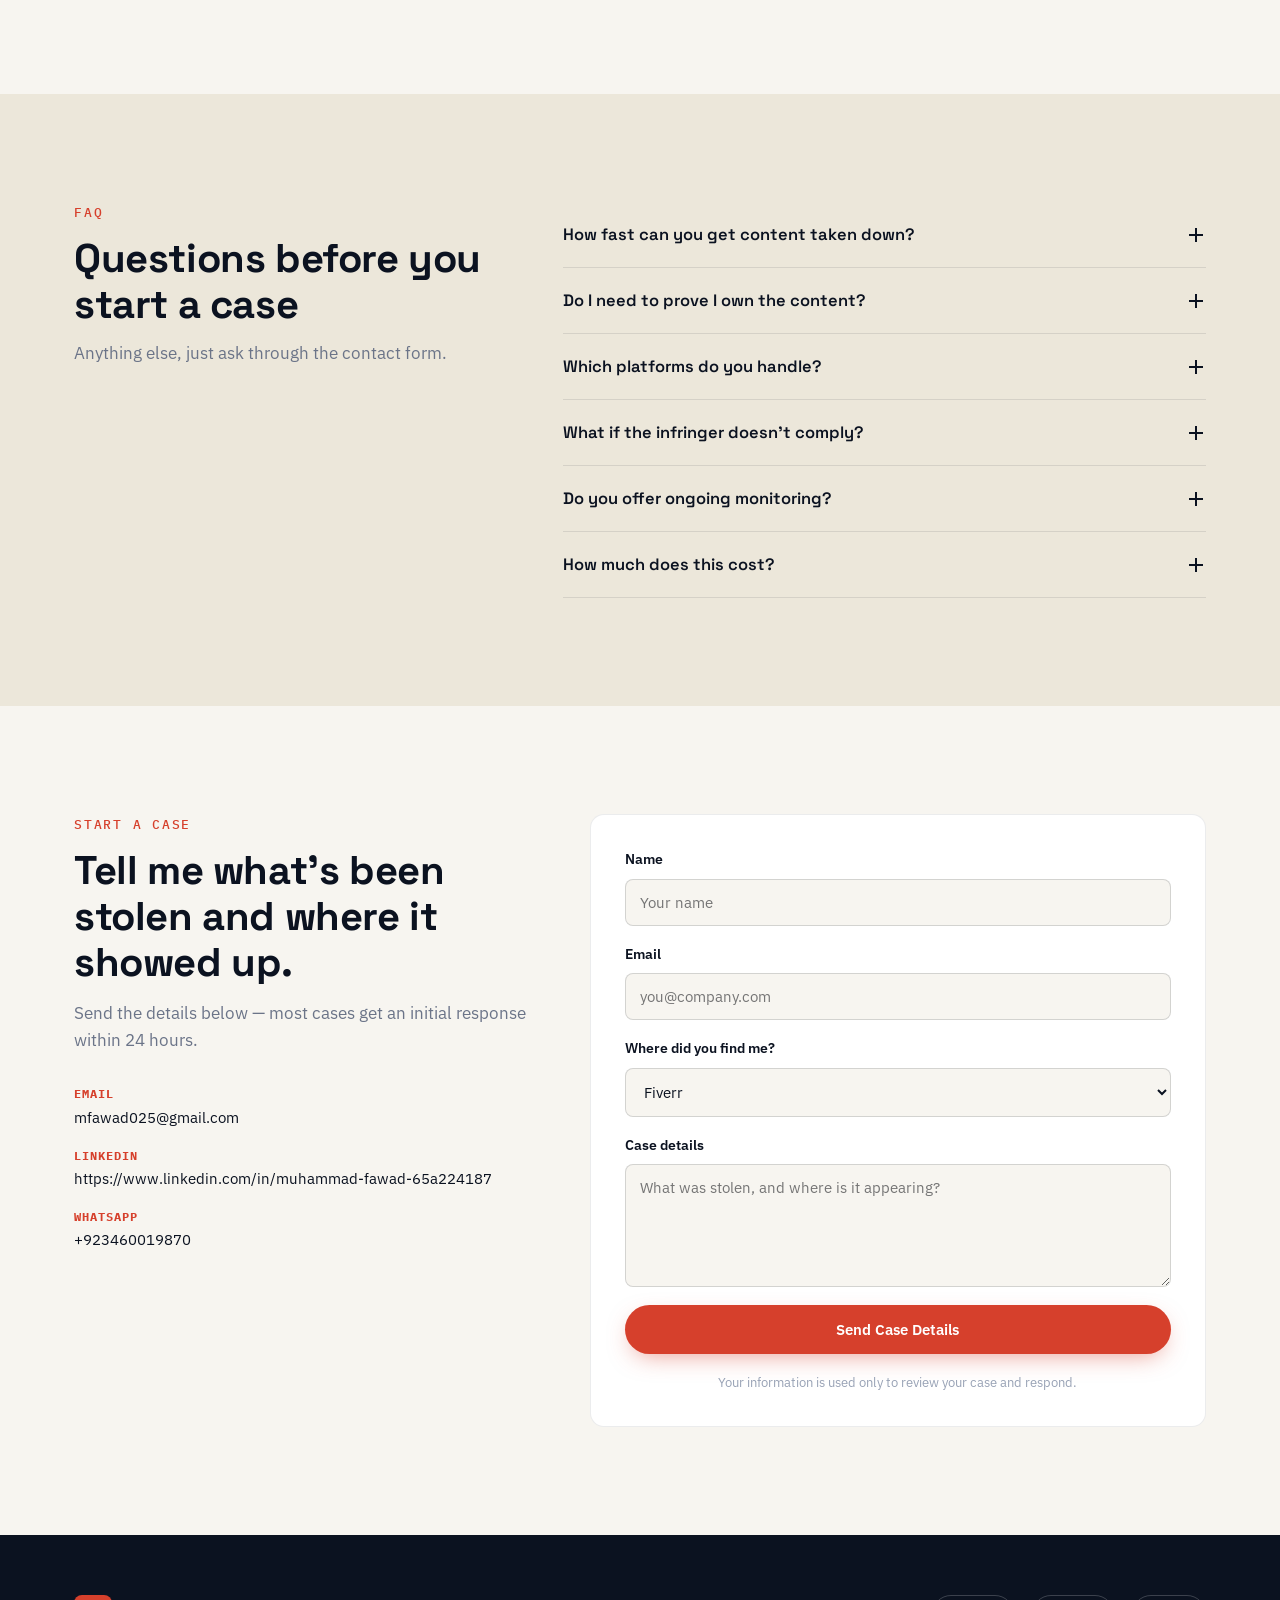
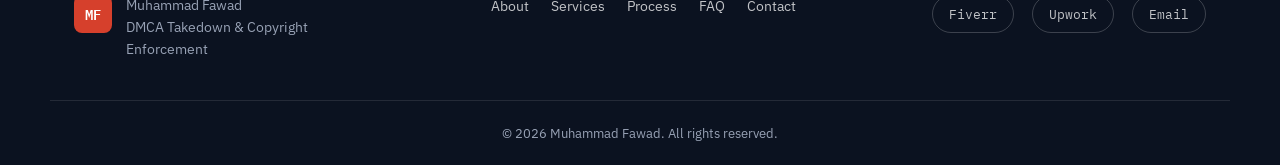
==== commit 6ac90620: "Update index.html" ====
--- a/index.html
+++ b/index.html
@@ -335,7 +335,7 @@
 
       <ul class="contact-info">
         <li><strong>Email</strong><span>mfawad025@gmail.com</span></li>
-        <li><strong>Linkedin</strong><span><a href="https://www.linkedin.com/in/muhammad-fawad-65a224187" target="_blank" rel="noopener">fiverr.com/s/99KwqGY</a></span></li>
+        <li><strong>Linkedin</strong><span><a href="https://www.linkedin.com/in/muhammad-fawad-65a224187" target="_blank" rel="noopener">https://www.linkedin.com/in/muhammad-fawad-65a224187</a></span></li>
         <li><strong>WhatsApp</strong><span>+923460019870</span></li>
       </ul>
     </div>
